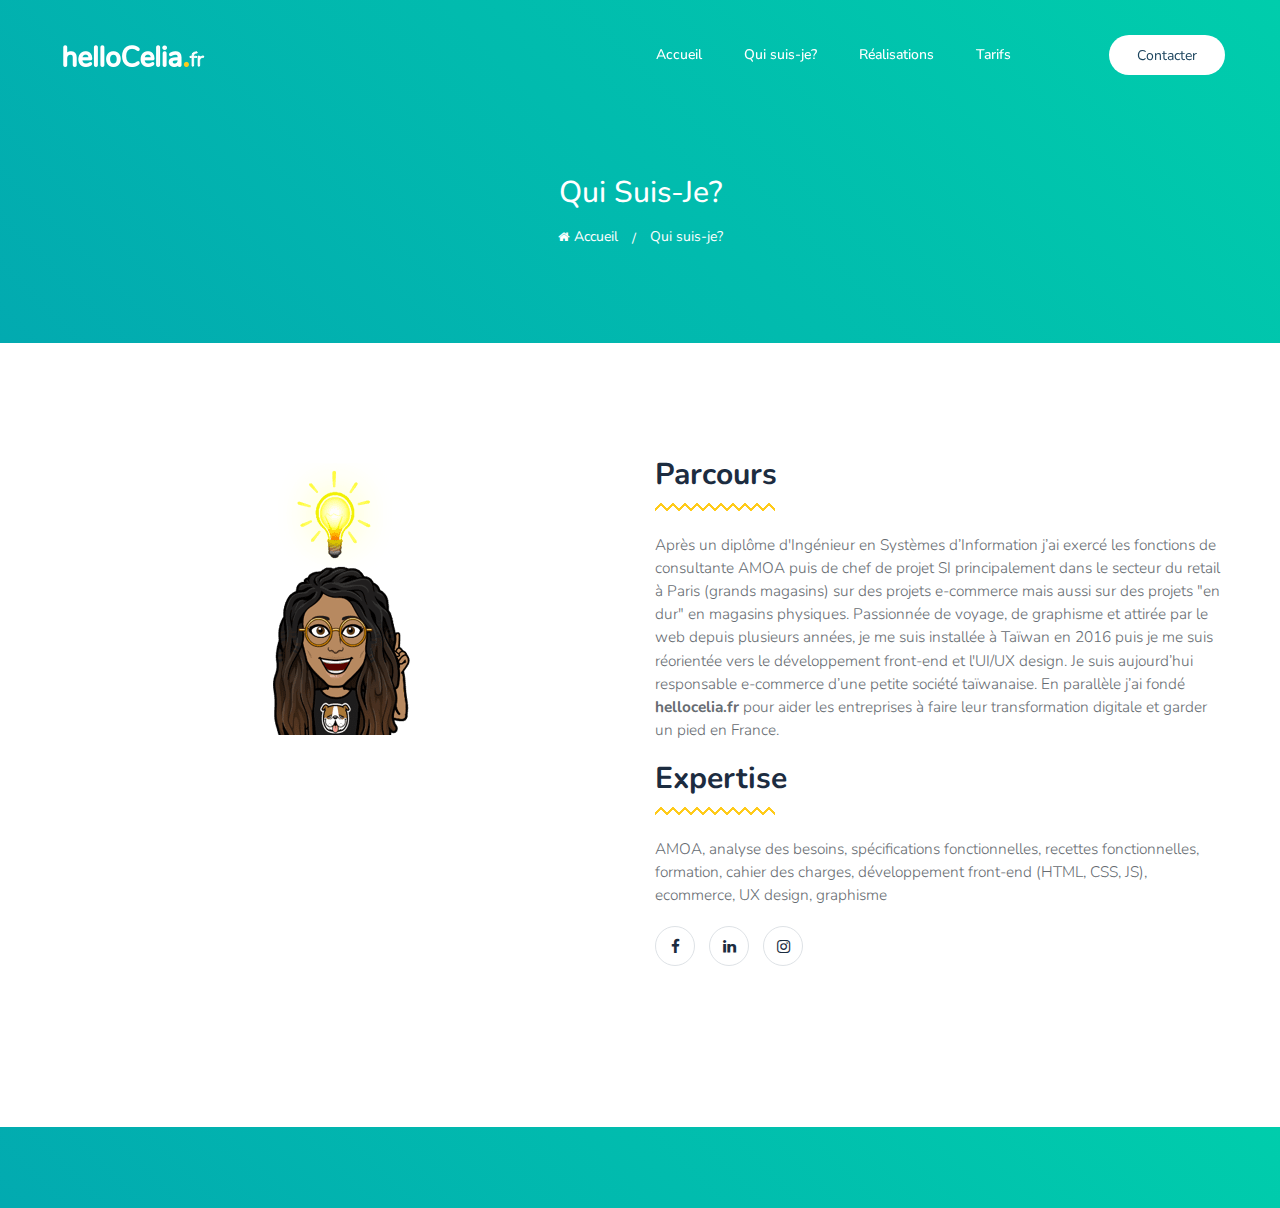
==== qui-suis-je.html @ cf13dcde "qui suis je1" ====
<!DOCTYPE html>
<html lang="en">
<head>
    <meta charset="utf-8">
    <meta name="viewport" content="width=device-width, initial-scale=1, shrink-to-fit=no">

    <!-- Document title -->
    <title>helloCelia</title>

    <!-- Favicon -->
    <link rel="apple-touch-icon" sizes="57x57" href="/apple-icon-57x57.png">
<link rel="apple-touch-icon" sizes="60x60" href="/apple-icon-60x60.png">
<link rel="apple-touch-icon" sizes="72x72" href="/apple-icon-72x72.png">
<link rel="apple-touch-icon" sizes="76x76" href="/apple-icon-76x76.png">
<link rel="apple-touch-icon" sizes="114x114" href="/apple-icon-114x114.png">
<link rel="apple-touch-icon" sizes="120x120" href="/apple-icon-120x120.png">
<link rel="apple-touch-icon" sizes="144x144" href="/apple-icon-144x144.png">
<link rel="apple-touch-icon" sizes="152x152" href="/apple-icon-152x152.png">
<link rel="apple-touch-icon" sizes="180x180" href="/apple-icon-180x180.png">
<link rel="icon" type="image/png" sizes="192x192"  href="/android-icon-192x192.png">
<link rel="icon" type="image/png" sizes="32x32" href="/favicon-32x32.png">
<link rel="icon" type="image/png" sizes="96x96" href="/favicon-96x96.png">
<link rel="icon" type="image/png" sizes="16x16" href="/favicon-16x16.png">
<link rel="manifest" href="/manifest.json">
<meta name="msapplication-TileColor" content="#ffffff">
<meta name="msapplication-TileImage" content="/ms-icon-144x144.png">
<meta name="theme-color" content="#ffffff">


<!-- OG tag -->


<meta property="og:title" content="helloCelia.fr">
<meta property="og:site_name" content="helloCelia.fr">
<meta property="og:url" content="http://helloCelia.fr">
<meta property="og:description" content="Prenez contact avec helloCelia.fr pour créer ou améliorer votre présence en ligne.">
<meta property="og:type" content="website">
<meta property="og:image" content="http://hellocelia.fr/img/helloceliaog">

    <!-- CSS files -->
    <link href="https://fonts.googleapis.com/css?family=Montserrat:400,400i,500,600,700,900&#8739;Work+Sans" rel="stylesheet">
    <link href="https://fonts.googleapis.com/css?family=Nunito:300,400,700" rel="stylesheet">
    <link href="css/font-awesome.min.css" rel="stylesheet">
    <link rel="stylesheet" href="css/jquery-ui.min.css">
    <link rel="stylesheet" href="css/bootstrap.min.css">
    <link rel="stylesheet" href="css/magnific-popup.min.css">
    <link rel="stylesheet" href="css/jqvmap.min.css">
    <link rel="stylesheet" href="css/swiper.min.css">
    <link rel="stylesheet" href="css/fakeLoader.min.css">
    <link rel="stylesheet" href="css/animate.min.css">
    <link rel="stylesheet" href="css/style.css">
    <link rel="stylesheet" href="css/responsive.css">
    <link rel="stylesheet" href="css/colors/theme-color-6.css">
    <link rel="stylesheet" href="css/custom.css">
    <link rel="stylesheet" href="css/custom_perso.css">
</head>

<body>
    <!-- Main header -->
    <header class="header">
        <div class="header-container header-style-two">
            <div class="container">
                <div class="row">
                    <div class="col-xl-3 col-lg-2 col-md-3 col-sm-5 col-9">
                        <!-- Logo -->
                        <div class="logo" data-animate="fadeInDown" data-delay=".5">
                            <a href="index.html">
                                <img src="img/logo-white.png" alt="helloCelia.fr">
                                <img src="img/logo-blue.png" alt="helloCelia.fr">
                            </a>
                        </div>
                        <!-- End of Logo -->
                    </div>
                    <div class="col-xl-7 col-lg-8 col-md-6 col-sm-3 col-3">
                        <nav data-animate="fadeInDown" data-delay=".75">
                            <!-- Header-menu -->
                            <div class='header-menu'>
                                <ul>

                                    <li><a href='index.html'>Accueil</a></li>
                                    <li><a href='qui-sui-je.html'>Qui suis-je?</a></li>
                                    <li><a href='travaux.html'>Réalisations</a></li>
                                    <li><a href='index.html#zone-tarifs'>Tarifs</a></li>
                                </ul>
                            </div>
                            <!-- End of Header-menu -->
                        </nav>
                    </div>
                    <div class="col-xl-2 col-lg-2 col-md-3 col-sm-4 d-none d-sm-block">
                        <!-- Register button -->
                        <div class="register-button" data-animate="fadeInDown" data-delay="1">
                            <a class="btn btn-primary" href="https://celia160.typeform.com/to/xBQh0s" target="_blank">Contacter</a>
                        </div>
                        <!-- End of Register button -->
                    </div>
                </div>
            </div>
        </div>
    </header>
    <!-- End of Main header -->
    
        <!-- Page title -->
    <section class="bg-primary">
        <div class="container">
            <div class="page-title text-white text-center">
                <h2 data-animate="fadeInUp" data-delay="1.2">Qui suis-je?</h2>
                <ul class="list-inline" data-animate="fadeInUp" data-delay="1.4">
                    <li><a href="index.html"><i class="fa fa-home"></i>Accueil</a></li>
                    <li>/</li>
                    <li><a href="#">Qui suis-je?</a></li>

                </ul>
            </div>
        </div>
    </section>
    <!-- End of Page title -->

 <!-- qui-suis je -->
    <section class="data-centers pt-120 pb-120">
        <div class="container">
            <div class="row">
                <div class="col-lg-6">
                    <div class="data-centers-map" data-animate="fadeInUp" data-delay=".1">
                        <!--<div id="vmap"></div>-->
                        <img src="img/Rectangle.png" alt="">
                    </div>
                </div>
                <div class="col-lg-6">
                    <!-- Section title -->
                    <div class="section-title text-left">
                        <h2 data-animate="fadeInUp" data-delay=".1">Parcours</h2>
                        <span data-animate="fadeInUp" data-delay=".2">Après un diplôme d'Ingénieur en Systèmes d’Information j’ai exercé les fonctions de consultante AMOA puis de chef de projet SI principalement dans le secteur du retail à Paris (grands magasins) sur des projets e-commerce mais aussi sur des projets "en dur" en magasins physiques. Passionnée de voyage, de graphisme et attirée par le web depuis plusieurs années, je me suis installée à Taïwan en 2016 puis je me suis réorientée vers le développement front-end et l'UI/UX design. Je suis aujourd’hui responsable e-commerce d’une petite société taïwanaise. En parallèle j’ai fondé <b>hellocelia.fr</b> pour aider les entreprises à faire leur transformation digitale et garder un pied en France.
</span>
                        <h2 data-animate="fadeInUp" data-delay=".1" class="margin-top20">Expertise</h2>
<span data-animate="fadeInUp" data-delay=".2">
AMOA, analyse des besoins, spécifications fonctionnelles, recettes fonctionnelles, formation, cahier des charges, développement front-end (HTML, CSS, JS), ecommerce, UX design, graphisme
</span>
<span data-animate="fadeInUp" data-delay=".2" class="margin-top20">
    <ul class="footer-social-icons">
                                <li data-animate="fadeInUp" data-delay=".45"><a href="#" target="_blank"><i class="fa fa-facebook"></i></a></li>
                                <li data-animate="fadeInUp" data-delay=".35"><a href="#" target="_blank"><i class="fa fa-linkedin"></i></a></li>
                                <li data-animate="fadeInUp" data-delay=".45"><a href="#" target="_blank"><i class="fa fa-instagram"></i></a></li>
    </ul></span>
                    </div>
                    <!-- End of Section title -->
                </div>
            </div>
        </div>
    </section>
    <!-- End of qui-suis je -->

    <!-- Footer -->
    <footer class="footer text-light bg-secondary">
        
        <!-- Copyright -->
        <div class="copyright">
            <div class="container">
                <p data-animate="fadeInDown" data-delay=".9"><a target="_blank" href="#">helloCelia.fr</a> &copy; 2018<a target="_blank" href="Mentions legales_helloCelia.pdf"> Mentions légales</a><a href="CGV_helloCelia.pdf"> / CGV</a></p>
            </div>
        </div>
        <!-- End of Copyright -->
    </footer>
    <!-- End of Footer -->

	<!-- Back to top button -->
    <div class="back-to-top">
		<a href="#">
			<i class="fa fa-hand-pointer-o"></i>
		</a>
	</div>
	<!-- End of Back to top button -->

    <!-- JS files -->
    <script src="js/jquery-3.2.1.min.js"></script>
    <script src="js/bootstrap.bundle.min.js"></script>
    <script src="js/jquery-ui.min.js"></script>
    <script src="js/jquery.ui.touch-punch.min.js"></script>
    <script src="js/swiper.min.js"></script>
    <script src="js/jquery.magnific-popup.min.js"></script>
    <script src="js/jquery.vmap.min.js"></script>
    <script src="js/jquery.vmap.world.js"></script>
    <script src="js/menu.js"></script>
    <script src="js/isotope.pkgd.min.js"></script>
    <script src="js/fakeLoader.min.js"></script>
    <script src="js/retina.min.js"></script>
    <script src="js/jquery.waypoints.min.js"></script>
    <script src="js/scripts.js"></script>
</body>
</html>
---- css/jqvmap.min.css ----
.jqvmap-label,.jqvmap-pin{}.jqvmap-label{position:absolute;display:none;-webkit-border-radius:3px;-moz-border-radius:3px;border-radius:3px;background:#292929;color:#fff;font-family:sans-serif,Verdana;font-size:smaller;padding:3px}.jqvmap-zoomin,.jqvmap-zoomout{position:absolute;left:10px;-webkit-border-radius:3px;-moz-border-radius:3px;border-radius:3px;background:#000;padding:3px;color:#fff;width:10px;height:10px;cursor:pointer;line-height:10px;text-align:center}.jqvmap-zoomin{top:10px}.jqvmap-zoomout{top:30px}.jqvmap-region{}.jqvmap-ajax_response{width:100%;height:500px}
---- css/fakeLoader.min.css ----
.dot1,.dot2,.spinner6>div,.spinner7>div{background-color:#fff;display:inline-block}.spinner1{width:40px;height:40px;position:relative}.double-bounce1,.double-bounce2{width:100%;height:100%;border-radius:50%;background-color:#fff;opacity:.6;position:absolute;top:0;left:0;-webkit-animation:bounce 2s infinite ease-in-out;animation:bounce 2s infinite ease-in-out}.double-bounce2{-webkit-animation-delay:-1s;animation-delay:-1s}.spinner2{width:40px;height:40px;position:relative}.container1>div,.container2>div,.container3>div{width:6px;height:6px;background-color:#fff;border-radius:100%;position:absolute;-webkit-animation:bouncedelay 1.2s infinite ease-in-out;animation:bouncedelay 1.2s infinite ease-in-out;-webkit-animation-fill-mode:both;animation-fill-mode:both}.spinner2 .spinner-container{position:absolute;width:100%;height:100%}.container2{-webkit-transform:rotateZ(45deg);transform:rotateZ(45deg)}.container3{-webkit-transform:rotateZ(90deg);transform:rotateZ(90deg)}.circle1{top:0;left:0}.circle2{top:0;right:0}.circle3{right:0;bottom:0}.circle4{left:0;bottom:0}.container2 .circle1{-webkit-animation-delay:-1.1s;animation-delay:-1.1s}.container3 .circle1{-webkit-animation-delay:-1s;animation-delay:-1s}.container1 .circle2{-webkit-animation-delay:-.9s;animation-delay:-.9s}.container2 .circle2{-webkit-animation-delay:-.8s;animation-delay:-.8s}.container3 .circle2{-webkit-animation-delay:-.7s;animation-delay:-.7s}.container1 .circle3{-webkit-animation-delay:-.6s;animation-delay:-.6s}.container2 .circle3{-webkit-animation-delay:-.5s;animation-delay:-.5s}.container3 .circle3{-webkit-animation-delay:-.4s;animation-delay:-.4s}.container1 .circle4{-webkit-animation-delay:-.3s;animation-delay:-.3s}.container2 .circle4{-webkit-animation-delay:-.2s;animation-delay:-.2s}.container3 .circle4{-webkit-animation-delay:-.1s;animation-delay:-.1s}@-webkit-keyframes bouncedelay{0%,100%,80%{-webkit-transform:scale(0)}40%{-webkit-transform:scale(1)}}@keyframes bouncedelay{0%,100%,80%{transform:scale(0);-webkit-transform:scale(0)}40%{transform:scale(1);-webkit-transform:scale(1)}}.spinner3{width:40px;height:40px;position:relative;-webkit-animation:rotate 2s infinite linear;animation:rotate 2s infinite linear}.dot1,.dot2{width:60%;height:60%;position:absolute;top:0;border-radius:100%;-webkit-animation:bounce 2s infinite ease-in-out;animation:bounce 2s infinite ease-in-out}.dot2{top:auto;bottom:0;-webkit-animation-delay:-1s;animation-delay:-1s}@-webkit-keyframes rotate{100%{-webkit-transform:rotate(360deg)}}@keyframes rotate{100%{transform:rotate(360deg);-webkit-transform:rotate(360deg)}}@-webkit-keyframes bounce{0%,100%{-webkit-transform:scale(0)}50%{-webkit-transform:scale(1)}}@keyframes bounce{0%,100%{transform:scale(0);-webkit-transform:scale(0)}50%{transform:scale(1);-webkit-transform:scale(1)}}.spinner4{width:30px;height:30px;background-color:#fff;-webkit-animation:rotateplane 1.2s infinite ease-in-out;animation:rotateplane 1.2s infinite ease-in-out}@-webkit-keyframes rotateplane{0%{-webkit-transform:perspective(120px)}50%{-webkit-transform:perspective(120px) rotateY(180deg)}100%{-webkit-transform:perspective(120px) rotateY(180deg) rotateX(180deg)}}@keyframes rotateplane{0%{transform:perspective(120px) rotateX(0) rotateY(0);-webkit-transform:perspective(120px) rotateX(0) rotateY(0)}50%{transform:perspective(120px) rotateX(-180.1deg) rotateY(0);-webkit-transform:perspective(120px) rotateX(-180.1deg) rotateY(0)}100%{transform:perspective(120px) rotateX(-180deg) rotateY(-179.9deg);-webkit-transform:perspective(120px) rotateX(-180deg) rotateY(-179.9deg)}}.spinner5{width:32px;height:32px;position:relative}.cube1,.cube2{background-color:#fff;width:10px;height:10px;position:absolute;top:0;left:0;-webkit-animation:cubemove 1.8s infinite ease-in-out;animation:cubemove 1.8s infinite ease-in-out}.cube2{-webkit-animation-delay:-.9s;animation-delay:-.9s}@-webkit-keyframes cubemove{25%{-webkit-transform:translateX(42px) rotate(-90deg) scale(.5)}50%{-webkit-transform:translateX(42px) translateY(42px) rotate(-180deg)}75%{-webkit-transform:translateX(0) translateY(42px) rotate(-270deg) scale(.5)}100%{-webkit-transform:rotate(-360deg)}}@keyframes cubemove{25%{transform:translateX(42px) rotate(-90deg) scale(.5);-webkit-transform:translateX(42px) rotate(-90deg) scale(.5)}50%{transform:translateX(42px) translateY(42px) rotate(-179deg);-webkit-transform:translateX(42px) translateY(42px) rotate(-179deg)}50.1%{transform:translateX(42px) translateY(42px) rotate(-180deg);-webkit-transform:translateX(42px) translateY(42px) rotate(-180deg)}75%{transform:translateX(0) translateY(42px) rotate(-270deg) scale(.5);-webkit-transform:translateX(0) translateY(42px) rotate(-270deg) scale(.5)}100%{transform:rotate(-360deg);-webkit-transform:rotate(-360deg)}}.spinner6{width:50px;height:30px;text-align:center}.spinner6>div{height:100%;width:6px;margin-left:2px;-webkit-animation:stretchdelay 1.2s infinite ease-in-out;animation:stretchdelay 1.2s infinite ease-in-out}.spinner6 .rect2{-webkit-animation-delay:-1.1s;animation-delay:-1.1s}.spinner6 .rect3{-webkit-animation-delay:-1s;animation-delay:-1s}.spinner6 .rect4{-webkit-animation-delay:-.9s;animation-delay:-.9s}.spinner6 .rect5{-webkit-animation-delay:-.8s;animation-delay:-.8s}@-webkit-keyframes stretchdelay{0%,100%,40%{-webkit-transform:scaleY(.4)}20%{-webkit-transform:scaleY(1)}}@keyframes stretchdelay{0%,100%,40%{transform:scaleY(.4);-webkit-transform:scaleY(.4)}20%{transform:scaleY(1);-webkit-transform:scaleY(1)}}.spinner7{width:90px;height:30px;text-align:center}.spinner7>div{height:15px;width:15px;margin-left:3px;border-radius:50%;-webkit-animation:stretchdelay .7s infinite ease-in-out;animation:stretchdelay .7s infinite ease-in-out}.spinner7 .circ2{-webkit-animation-delay:-.6s;animation-delay:-.6s}.spinner7 .circ3{-webkit-animation-delay:-.5s;animation-delay:-.5s}.spinner7 .circ4{-webkit-animation-delay:-.4s;animation-delay:-.4s}.spinner7 .circ5{-webkit-animation-delay:-.3s;animation-delay:-.3s}@-webkit-keyframes stretchdelay{0%,100%,40%{-webkit-transform:translateY(-10px)}20%{-webkit-transform:translateY(-20px)}}@keyframes stretchdelay{0%,100%,40%{transform:translateY(-10px);-webkit-transform:translateY(-10px)}20%{transform:translateY(-20px);-webkit-transform:translateY(-20px)}}
---- css/style.css ----
/*---------------------------------------------
NOTE:
-----
Please DO NOT EDIT THIS CSS, you may need to use "custom.css" file for writing your custom css.
We may release future updates so it will overwrite this file. it's better and safer to use "custom.css".

[Table of Content]

01: General CSS 
    1.1: Default CSS
    1.2: Buttons
    1.3: Default classes
    1.4: Padding
02: Section title
03: Header
    3.1: Logo
    3.2: Header menu
    3.3: Sticky-header
04: Slider
    4.1: Slider pagination
    4.2: Slider navigation
    4.3: Scroll button
05: Server plan
    5.1: Vps pricing slider
    5.2: Vps pricing plans
    5.3: Pricing nav switch
    5.4: Vps pricing feature
    5.5: Vps tab content
06: Features
    6.1: Single feature
07: Cloud hosting plans
08: Review slider
    8.1: Review slider pagination
09: Assistance
10: Why us
    10.1: Single reason
11: Home video
12: Data centers
    12.1: Data centers Map
13: Latest news
14: Footer
    14.1: Single footer
    14.2: Footer form
    14.3: Footer contact info
    14.4: Footer social icons
    14.5: Single footer post
    14.6: Footer links
15: Back to top button
16: Page title
17: About us
    17.1: Tab images
18: Team members
    18.1: Member hover info
    18.2: Team member navigation
19: Blog
    19.1: Pagination
20: Sidebar widgets
    20.1: Search
    20.2: Sidebar list
    20.3: Popular post
    20.4: Tags
    21.5: Sidebar social icons
21: Single post
    21.1: Share
    21.2: Author
    21.3: Post navigation
    21.4: Zigzag border
    21.5: Post comments
    21.6: Comment form
22: Domain
    22.1: Domain search form
    22.2: Domain names
23: Contact page
24: Others
----------------------------------------------*/

/*=============================================
    01: General CSS
==============================================*/

/* 1.1: Default CSS */
input::-webkit-outer-spin-button,
input::-webkit-inner-spin-button {
    -webkit-appearance: none;
    margin: 0;
}
input[type="number"] {
    -moz-appearance: textfield;
}

::-moz-selection {
    background: #1b435d;
    color: #fff;
    text-shadow: none;
}
::selection {
    background: #1b435d;
    color: #fff;
    text-shadow: none;
}

::-webkit-input-placeholder {
    color: #90a0aa !important;
    opacity: 1 !important;
}
::-moz-placeholder {
    color: #90a0aa !important;
    opacity: 1 !important;
}

input[type=text],
input[type=email],
select,
textarea {
    resize: none;
    border: 1px solid #1b435d;
    -webkit-transition: all 0.2s;
    -o-transition: all 0.2s;
    transition: all 0.2s;
}
input[type=text]:focus,
input[type=email]:focus,
select:focus,
textarea:focus {
    border: 1px solid #1b435d;
    outline: none;
    -webkit-box-shadow: none !important;
            box-shadow: none !important;
}

img {
    max-width: 100%;
    height: auto;
}

p:last-child{
    margin-bottom: 0;
}

a {
    color: #ff895d;
}
a:hover {
    color: #e05521;
}
a,
a:hover,
a:active,
a:focus {
    text-decoration: none;
}

h1,
h2,
h3,
h4,
h5,
h6 {
    font-weight: normal;
}

body {
    font-family: 'Nunito', sans-serif;
    font-size: 14px;
    color: #1b435d;
    background: #fff;
    position: relative;
}

img[width="0"][height="0"] {
    width: auto !important;
    height: auto !important;
}

/* 1.2: Buttons */
.btn{
    font-size: 14px;
    border-radius: 50px;
    padding: 8.5px 27px;
}
.btn-primary,
.btn-primary:focus, 
.btn-primary.focus,
.btn-primary.disabled, 
.btn-primary:disabled,
.btn-primary:not(:disabled):not(.disabled):active, 
.btn-primary:not(:disabled):not(.disabled).active,
.show > .btn-primary.dropdown-toggle,
.btn-primary:not(:disabled):not(.disabled):active:focus, 
.btn-primary:not(:disabled):not(.disabled).active:focus,
.show > .btn-primary.dropdown-toggle:focus {
    color: #fff;
    background-color: #ff895d;
    border-color: transparent;
    -webkit-box-shadow: none;
            box-shadow: none;
}
.btn-primary:hover {
    background-color: #ffa381;
    border-color: transparent;
}

.btn-secondary,
.btn-secondary:focus, 
.btn-secondary.focus,
.btn-secondary.disabled,
.btn-secondary:disabled,
.btn-secondary:not(:disabled):not(.disabled):active, 
.btn-secondary:not(:disabled):not(.disabled).active,
.show > .btn-secondary.dropdown-toggle,
.btn-secondary:not(:disabled):not(.disabled):active:focus, 
.btn-secondary:not(:disabled):not(.disabled).active:focus,
.show > .btn-secondary.dropdown-toggle:focus {
    background-color: #1b435d;
    border-color: transparent;
    -webkit-box-shadow: none;
            box-shadow: none;
}
.btn-secondary:hover {
    background-color: #295774;
    border-color: transparent;
}

/* 1.3: Default classes */
.custom-btn {
    color: #fff;
    display: inline-block;
    background: #ff895d;
    border: 0;
    border-radius: 100px;
    padding: 10px 20px;
    text-align: center;
    cursor: pointer;
    -webkit-transition: all 0.2s;
    -o-transition: all 0.2s;
    transition: all 0.2s;
}
.custom-btn:hover {
    color: #fff;
    background: #1b435d;
}
.custom-btn-reverse {
    background: #1b435d;
}
.custom-btn-reverse:hover {
    background: #ff895d;
}

.bg-primary {
    background-color: #7fc3ec !important;
}
.bg-secondary, .bg-primary {
    
/* Permalink - use to edit and share this gradient: http://colorzilla.com/gradient-editor/#02aab0+0,00cdac+100 */
background: #02aab0; /* Old browsers */
background: -moz-linear-gradient(45deg, #02aab0 0%, #00cdac 100%); /* FF3.6-15 */
background: -webkit-linear-gradient(45deg, #02aab0 0%,#00cdac 100%); /* Chrome10-25,Safari5.1-6 */
background: linear-gradient(45deg, #02aab0 0%,#00cdac 100%); /* W3C, IE10+, FF16+, Chrome26+, Opera12+, Safari7+ */
filter: progid:DXImageTransform.Microsoft.gradient( startColorstr='#02aab0', endColorstr='#00cdac',GradientType=1 ); /* IE6-9 fallback on horizontal gradient */
}
.bg-dark {
    background-color: #d5eeff !important;
}
.bg-light {
    background-color: #f4fbff !important;
}

.text-light {
    color: #f4fbff !important;
}

ul.list-inline > li {
    display: inline-block;
}

ul.list-inline > li:not(:last-child) {
    margin-right: 5px;
}

blockquote,
.blockquote {
    font-size: 18px;
    color: #708390;
    font-family: 'Nunito', sans-serif;
    border-left: 3px solid #e0f3ff;
    padding-left: 15px;
    margin-bottom: 25px;
}

.no-outlines *,
.no-outlines button,
.no-outlines button:focus,
.no-outlines a,
.no-outlines a:focus {
    outline: none !important;
}

/* 1.4: Padding */
.pb-120 {
    padding-bottom: 100px;
}
.pt-120 {
    padding-top: 100px;
}
.pb-70 {
    padding-bottom: 70px;
}

/*=============================================
    02: Section title 
==============================================*/

.section-title {
    text-align: center;
    padding-bottom: 60px;
}
.section-title h2 {
    margin-top: -6px;
    font-size: 30px;
    font-weight: 700;
    padding-bottom: 15px;
    margin-bottom: 25px;
    z-index: 0;
    position: relative;
    color: #1C2C40;
}
.section-title h2:before,
.section-title h2:after {
    content: " ";
    position: absolute;
    left: 0;
    right: 0;
    width: 120px;
    height: 19px;
    margin: 0 auto;
    display: block;
    background-size: 12px 22px;
}
.section-title.text-left h2:before,
.section-title.text-left h2:after {
    margin: 0;
}
.section-title h2:before {
    bottom: -11px;
    background-image: -webkit-linear-gradient(135deg, transparent 16px, #ff895d 0), 
    -webkit-linear-gradient(45deg, transparent 16px, #ff895d 0);
    background-image: -o-linear-gradient(135deg, transparent 16px, #ff895d 0), 
    -o-linear-gradient(45deg, transparent 16px, #ff895d 0);
    background-image: linear-gradient(-45deg, transparent 16px, #ff895d 0), 
    linear-gradient(45deg, transparent 16px, #ff895d 0);
}
.section-title h2:after {
    bottom: -8px;
    background-image: -webkit-linear-gradient(135deg, transparent 16px, #fff 0), 
    -webkit-linear-gradient(45deg, transparent 16px, #fff 0);
    background-image: -o-linear-gradient(135deg, transparent 16px, #fff 0), 
    -o-linear-gradient(45deg, transparent 16px, #fff 0);
    background-image: linear-gradient(-45deg, transparent 16px, #fff 0), 
    linear-gradient(45deg, transparent 16px, #fff 0);
}
.section-title span {
        font-family: 'Nunito', sans-serif;
    color: #666b71;
    display: block;
    max-width: 720px;
    margin: auto;
    font-weight: 300;
    -webkit-font-smoothing: antialiased;
    font-size: 1.1em;
}
.bg-light .section-title h2:after{
    background-image: -webkit-linear-gradient(135deg, transparent 16px, #f4fbff 0), 
    -webkit-linear-gradient(45deg, transparent 16px, #f4fbff 0);
    background-image: -o-linear-gradient(135deg, transparent 16px, #f4fbff 0), 
    -o-linear-gradient(45deg, transparent 16px, #f4fbff 0);
    background-image: linear-gradient(-45deg, transparent 16px, #f4fbff 0), 
    linear-gradient(45deg, transparent 16px, #f4fbff 0);
}
.bg-dark .section-title h2:after{
    background-image: -webkit-linear-gradient(135deg, transparent 16px, #d5eeff 0), 
    -webkit-linear-gradient(45deg, transparent 16px, #d5eeff 0);
    background-image: -o-linear-gradient(135deg, transparent 16px, #d5eeff 0), 
    -o-linear-gradient(45deg, transparent 16px, #d5eeff 0);
    background-image: linear-gradient(-45deg, transparent 16px, #d5eeff 0), 
    linear-gradient(45deg, transparent 16px, #d5eeff 0);
}

/*=============================================
    03. header
==============================================*/
header.header{
    position: fixed;
    top: 0;
    width: 100%;
    z-index: 99;
}
.header-container {
    padding-top: 35px;
    padding-bottom: 17px;
    -webkit-transition: all 0.4s;
    -o-transition: all 0.4s;
    transition: all 0.4s;
    width: 100%;
    z-index: 99;
}
.header-style-three {
    padding-top: 27px;
    padding-bottom: 9px;
}
.top-spacing {
    padding-top: 110px;
}

/* 3.1: Logo */
.header-container .logo {
    padding-top: 9px;
}
.header-container .logo img {
    display: inline-block;
}
.header-container .logo img + img {
    display: none;
}

/* 3.2: Header menu */
.header-menu, .header-menu ul, 
.header-menu ul li, 
.header-menu ul li a, 
.header-menu #menu-button {
    margin: 0;
    padding: 0;
    border: 0;
    list-style: none;
    line-height: 1;
    display: block;
    position: relative;
}
.header-menu #menu-button {
    display: none;
}
.header-menu > ul {
    text-align: right;
    margin-top: 7px;
}
.header-menu > ul ul {
    text-align: left;
    z-index: 99999;
}
.header-menu > ul > li {
    display: inline-block;
    padding-bottom: 25px;
}
.header-menu > ul > li + li {
    margin-left: 10px;
}
.header-menu > ul > li > a {
    padding: 6px 14px;
    border-radius: 100px;
    color: #fff;
    background: transparent;
    text-decoration: none;
    -webkit-transition: all .2s ease;
    -o-transition: all .2s ease;
    transition: all .2s ease;
    font-weight: 500;
}
.header-menu > ul > li > a > i{
    font-size: 12px;
}
.header-menu > ul > li:hover > a, 
.header-menu > ul > li > a:hover {
    background: #96ccef;
}
.header-menu > ul > li.active > a{
    background: #fff;
    color: #78bbe6;
}
.header-menu > ul > li.has-sub > a {
}
.header-menu ul ul {
    position: absolute;
    left: -9999px;
    opacity: 0;
    -webkit-transition: top .2s ease, opacity .2s ease;
    -o-transition: top .2s ease, opacity .2s ease;
    transition: top .2s ease, opacity .2s ease;
}
.header-menu > ul > li > ul {
    top: 91px;
    background: #fff;
    padding: 10px 0;
    -webkit-box-shadow: 0 0 10px rgba(0,0,0,0.1);
            box-shadow: 0 0 10px rgba(0,0,0,0.1);
}
.header-menu > ul > li > ul:before {
    content: "";
    position: absolute;
    left: 20px;
    top: -7px;
    width: 0;
    height: 0;
    border-bottom: 7px solid #fff;
    border-left: 7px solid transparent;
    border-right: 7px solid transparent;
}
.header-menu > ul > li:hover > ul {
    left: auto;
    top: 40px;
    opacity: 1;
}
.header-menu.align-right > ul > li:hover > ul {
    right: 0;
}
.header-menu ul ul ul {
    top: 40px;    
    -webkit-box-shadow: 0 0 10px rgba(0,0,0,0.1);
            box-shadow: 0 0 10px rgba(0,0,0,0.1);
}
.header-menu ul ul ul:before {
    content: "";
    position: absolute;
    left: -7px;
    top: 7px;
    width: 0;
    height: 0;
    border-right: 7px solid #fff;
    border-top: 7px solid transparent;
    border-bottom: 7px solid transparent;
    z-index: 99;
}
.header-menu ul ul ul:after {
    content: "";
    position: absolute;
    left: -10px;
    top: 0;
    width: 10px;
    height: 100%;
    z-index: -1;
}
.header-menu ul ul ul li {
    background: #fff;
}
.header-menu ul ul ul li:first-child{
    padding-top: 10px;
}
.header-menu ul ul ul li:last-child{
    padding-bottom: 10px;
}
.header-menu ul ul > li:hover > ul {
    top: 0;
    left: 188px;
    opacity: 1;
}
.header-menu.align-right ul ul > li:hover > ul {
    left: auto;
    right: 178px;
    padding-left: 0;
    padding-right: 10px;
    opacity: 1;
}
.header-menu ul ul li a {
    width: 180px;
    padding: 5px 20px;
    color: #757575;
    font-size: 13px;
    line-height: 18px;
    position: relative;
}
.header-menu ul ul li a i{
    position: absolute;
    right: 15px;
    top: 5px;
    font-size: 18px;
}
.header-menu ul ul li:hover > a, 
.header-menu ul ul li > a:hover, 
.header-menu ul ul li.active > a {
    color: #ff895d;
}
.header-menu ul ul li:first-child > a {}
.header-menu ul ul li:last-child > a {}
.register-button {
    text-align: right;
}
.register-button a{
    color: #ff895d;
    background: #fff;
}
.register-button a:hover{
    color: #ff895d;
    background: rgba(255,255,255,0.9);
}
.header-style-two .header-menu > ul > li:hover > a, 
.header-style-two .header-menu > ul > li > a:hover,
.header-style-three .header-menu > ul > li:hover > a, 
.header-style-three .header-menu > ul > li > a:hover  {
    background: transparent;
    color: #ff895d;
}
.header-style-two .header-menu > ul > li.active > a, 
.header-style-three .header-menu > ul > li.active > a{
    background: transparent;
    color: #ff895d;
}
.header-style-two .register-button a{
    background: #fff;
    color: #1b435d;
}
.header-style-two .register-button a:hover{
    background: rgba(255,255,255,0.9);
    color: #1b435d;
}
.header-style-three .register-button a{
    background: #ff895d;
    color: #fff;
}
.header-style-three .register-button a:hover{
    background: #ffa381;
    color: #fff;
}

/* 3.3: Sticky-header */
.sticking {
    background-color: #fff !important;
    -webkit-box-shadow: 0 0 20px rgba(0,0,0,0.15);
    box-shadow: 0 0 20px rgba(0,0,0,0.15);
    padding-top: 18px;
    padding-bottom: 0;
}
.sticking .logo img {
    display: none;
}
.sticking .logo img + img {
    display: inline-block;
}
.sticking .header-menu > ul > li > a, 
.header-style-three .header-menu > ul > li > a{
    color: #1b435d;
}
.sticking .header-menu > ul > li:hover > a{ color: #fff; }
.sticking .header-menu > ul > li.active > a{
    color: #fff;
    background: #78bbe6;
}
.sticking.header-style-two .header-menu > ul > li:hover > a, 
.sticking.header-style-three .header-menu > ul > li:hover > a,
.sticking.header-style-two .header-menu > ul > li.active > a, 
.sticking.header-style-three .header-menu > ul > li.active > a{
    background: transparent;
    color: #ff895d;
}
.sticking .register-button a{
    background: #ff895d;
    color: #fff;
}
.sticking .register-button a:hover{
    background: #ffa381;
}
.sticking.header-style-two .register-button a, 
.sticking.header-style-three .register-button a{
    background: #ff895d;
    color: #fff;
}
.sticking.header-style-two .register-button a:hover, 
.sticking.header-style-three .register-button a:hover{
    background: #ffa381;
}

/*=============================================
    04: Slider
==============================================*/

.main-banner {
    position: relative;
}
.main-banner .banner-content {
    height: 650px;
}
.main-banner .banner-content span {
    font-size: 18px;
    font-weight: 600;
    text-transform: uppercase;
    letter-spacing: 5px;
    display: block;
    margin-bottom: 5px;
}
.main-banner .banner-content h2 {
    font-size: 60px;
    line-height: 60px;
    font-weight: 900;
    margin-bottom: 15px;
}
.main-banner-style-two .banner-content h2,
.main-banner-style-three .banner-content h2 {
    font-weight: 700;
}
.main-banner .banner-content p {
    font-size: 20px;
    font-family: 'Nunito', sans-serif;
    max-width: 800px;
    margin: auto;
}
.main-banner .banner-content ul {
    margin-top: 25px;
}
.main-banner-style-two {
    background: no-repeat center top transparent;
}
.main-banner-style-two .banner-content {
    height: 670px;
}
.main-banner-style-three {
    background: no-repeat center center;
}
.main-banner-style-three:before {
    content: "";
    position: absolute;
    background: rgba(122, 182, 222, 0.9);
    width: 100%;
    height: 100%;
    left: 0;
    top: 0;
}
.main-banner-style-two .banner-content ul li:first-child a,
.main-banner-style-three .banner-content ul li:first-child a {
    background: transparent;
    border: 1px solid #fff;
    color: #fff;
}
.main-banner-style-two .banner-content ul li:first-child a:hover,
.main-banner-style-three .banner-content ul li:first-child a:hover {
    background: #fff;
    border: 1px solid #fff;
    color: #1b435d;
}
.main-banner-style-two .banner-content ul li:last-child a,
.main-banner-style-three .banner-content ul li:last-child a {
    border: 1px solid #ff895d;
}
.main-banner-style-two .banner-content ul li:last-child a:hover,
.main-banner-style-three .banner-content ul li:last-child a:hover {
    border: 1px solid #ffa381;
}

/* 4.1: Slider pagination */
.home-slider-pagination .swiper-pagination-bullet {
    width: 12px;
    height: 12px;
    border: 2px solid #fff;
    border-radius: 0;
    background: transparent;
    opacity: 1;
}
.home-slider-pagination .swiper-pagination-bullet-active {
    background: #fff;
}

/* 4.2: Slider navigation */
.home-slider-nav {
    position: absolute;
    height: 100px;
    width: 50px;
    top: 50%;
    z-index: 99999;
    cursor: pointer;
    margin-top: -50px;
    -webkit-transition: all 0.2s;
    -o-transition: all 0.2s;
    transition: all 0.2s;
}
.home-slider-nav:before {
    content: "";
    width: 100px;
    height: 100px;
    border-radius: 100%;
    background: #fff;
    position: absolute;
    -webkit-transition: all 0.2s;
    -o-transition: all 0.2s;
    transition: all 0.2s;
}
.home-slider-nav span {
    position: absolute;
    top: 50%;
    margin-top: -9px;
    text-transform: uppercase;
    font-size: 12px;
    -webkit-transition: all 0.2s;
    -o-transition: all 0.2s;
    transition: all 0.2s;
}
.home-slider-nav:hover {
    height: 140px;
    width: 70px;
    margin-top: -70px;
}
.home-slider-nav:hover:before {
    width: 140px;
    height: 140px;
}
.home-slider-prev {
    left: 0;
}
.home-slider-prev:before {
    left: -50px;
}
.home-slider-prev span {
    right: -60px;
    pointer-events: none;
}
.home-slider-prev span i {
    margin-right: 5px;
    -webkit-transition: all 0.2s;
    -o-transition: all 0.2s;
    transition: all 0.2s;
}
.home-slider-prev:hover:before {
    left: -70px;
}
.home-slider-prev:hover span {
    right: 20px;
    color: #1b435d;
}
.home-slider-prev:hover span i {
    margin-right: 0;
    opacity: 0;
}
.home-slider-next {
    right: 0;
}
.home-slider-next:before {
    right: -50px;
}
.home-slider-next span {
    left: -60px;
    pointer-events: none;
}
.home-slider-next span i {
    margin-left: 5px;
    -webkit-transition: all 0.2s;
    -o-transition: all 0.2s;
    transition: all 0.2s;
}
.home-slider-next:hover:before {
    right: -70px;
}
.home-slider-next:hover span {
    left: 20px;
    color: #1b435d;
}
.home-slider-next:hover span i {
    margin-left: 0;
    opacity: 0;
}

/* 4.3: Scroll button */
.scroll-down {
    width: 100%;
    max-width: 1170px;
    left: 0;
    right: 0;
    margin: auto;
    position: absolute;
    bottom: 15px;
    z-index: 1;
}
.scroll-down p {
    width: 125px;
    text-align: center;
    margin: auto;
    cursor: pointer;
}
.scroll-down p span {
    font-size: 8px;
    display: block;
    text-transform: uppercase;
    letter-spacing: 5px;
}
.main-banner-style-two .scroll-down {
    bottom: 0;
}
.main-banner-style-two .scroll-down p {
    width: 250px;
    margin: 0;
    color: #1b435d;
}
.main-banner-style-two .scroll-down p i {
    color: #ff895d;
}
.scrollBounce {
    -webkit-animation: scrollBounce 2s infinite;
    animation: scrollBounce 2s infinite;
}
@-webkit-keyframes scrollBounce {
    0%, 20%, 50%, 80%, 100% {
        -webkit-transform: translateY(0);
                transform: translateY(0);
    }
    40% {
        -webkit-transform: translateY(-5px);
                transform: translateY(-5px);
    }
    60% {
        -webkit-transform: translateY(-5px);
                transform: translateY(-5px);
    }
}
@keyframes scrollBounce {
    0%, 20%, 50%, 80%, 100% {
        -webkit-transform: translateY(0);
                transform: translateY(0);
    }
    40% {
        -webkit-transform: translateY(-5px);
                transform: translateY(-5px);
    }
    60% {
        -webkit-transform: translateY(-5px);
                transform: translateY(-5px);
    }
}

/*=============================================
    05: Server plan
==============================================*/

.pricing-slider-wrap {
    padding: 30px;
    background: #d5eeff;
}

/* 5.1: Vps pricing slider */
#vps-pricing-slider {
    padding-bottom: 15px;
    height: 25px;
    border: none;
    cursor: pointer;
    margin: 30px 0;
    background: transparent;
}
#vps-pricing-slider:before {
    content: "";
    position: absolute;
    background: url(../img/bar.png) repeat-x center 0;
    width: 99%;
    height: 10px;
    top: 0;
    left: 0;
    right: 0;
    margin: auto;
}
#vps-pricing-slider:after {
    content: "";
    position: absolute;
    width: 100%;
    height: 10px;
    border-radius: 10px;
    background: #1b435d;
    left: 0;
    bottom: 0;
}
#vps-pricing-slider .ui-slider-range,
#vps-pricing-slider .ui-slider-handle {
    opacity: 0;
}

/* 5.2: Vps pricing plans */
.vps-pricing-plans {
    list-style: none;
    padding-left: 0;
    position: relative;
}
.vps-pricing-plans:before {
    content: "";
    position: absolute;
    width: 98%;
    height: 1px;
    background: #fff;
    left: 0;
    right: 0;
    top: 20px;
    margin: auto;
    z-index: 1;
}
.vps-pricing-plans li {
    float: left;
    width: 25%;
    text-align: center;
    position: relative;
}
.vps-pricing-plans li span {
    position: relative;
    font-weight: 600;
    color: #fff;
    top: -22px;
    opacity: 0;
    -webkit-transition: all 0.2s;
    -o-transition: all 0.2s;
    transition: all 0.2s;
    cursor: pointer;
    padding: 2px;
    background-color: #ff895d; 
}
.vps-pricing-plans li:before {
    content: "\f041";
    font-family: "FontAwesome";
    font-size: 43px;
    line-height: 43px;
    color: #ff895d;
    position: absolute;
    width: 30px;
    height: 43px;
    left: 0;
    right: 0;
    top: -30px;
    margin: auto;
    opacity: 0;
    -webkit-transition: all 0.2s;
    -o-transition: all 0.2s;
    transition: all 0.2s;
    cursor: pointer;
}
.vps-pricing-plans li:after {
    content: "";
    position: absolute;
    width: 28px;
    height: 4px;
    background: url(../img/white-bar.png) no-repeat center center;
    left: 0;
    right: 0;
    bottom: -1px;
    margin: auto;
    z-index: 1;
    opacity: 0;
    -webkit-transition: all 0.2s;
    -o-transition: all 0.2s;
    transition: all 0.2s;
    cursor: pointer;
}
.vps-pricing-plans li.active span,
.vps-pricing-plans li.active:before,
.vps-pricing-plans li.active:after {
    opacity: 1;
}

/* 5.3: Pricing nav switch */
.pricing-nav-switch ul li a {
    padding: 10px 28px;
    background: #84c3ec;
    min-width: 115px;
}
.pricing-nav-switch ul li a.active {
    background: #ff895d;
}
.pricing-nav-switch ul li a:hover {
    background: #1b435d;
}
.pricing-nav-switch ul li:first-child a {
    border-radius: 50px 0 0 50px;
}
.pricing-nav-switch ul li:last-child a {
    border-radius: 0 50px 50px 0;
}
.vps-pricing-features {
    margin-left: -10px;
}

/* 5.4: Vps pricing feature */
.vps-pricing-feature {
    margin-left: 10px;
    margin-top: 10px;
    float: left;
    width: calc((100% - 50px) / 5);
    height: 90px;
    text-align: center;
    padding: 15px 15px 5px 15px;
    background: #d5eeff;
    border-bottom: 2px solid #1b435d;
    position: relative;
    z-index: 0;
    -webkit-box-shadow: 0 0 5px rgba(0, 0, 0, 0.05);
    box-shadow: 0 0 5px rgba(0, 0, 0, 0.05);
}
.vps-pricing-feature h4 {
    font-size: 12px;
    color: #708790;
}
.vps-pricing-feature p {
    font-weight: 600;
    margin: 0;
}
.vps-pricing-feature .progress {
    content: " ";
    position: absolute;
    left: 0;
    bottom: -2px;
    width: 100%;
    height: 2px;
    background-color: #ff895d;
    -webkit-transition: width 0.25s linear;
    -o-transition: width 0.25s linear;
    transition: width 0.25s linear;
}

/* 5.5: Vps tab content */
.vps-tab-content {
    background: #d5eeff;
    height: 100%;
    width: 100%;
    display: table;
    padding: 0 15px;
}
.vps-tab-content > .active{
    display: table-cell;
    vertical-align: middle;
}
.vps-tab-content h3 {
    font-size: 18px;
    font-weight: 600;
}
.vps-tab-content p span.price {
    font-size: 60px;
    font-weight: 600;
    display: block;
    margin-top: 40px;
    line-height: 65px;
}
.vps-tab-content p span.time {
    font-size: 12px;
    color: #708790;
    letter-spacing: 3px;
}
.vps-tab-content p + p {
    font-family: 'Nunito', sans-serif;
    color: #90a0aa;
    margin-bottom: 30px;
}

/*=============================================
    06: Features
==============================================*/

/* 6.1: Single feature */
.single-feature {
    padding: 30px;
    -webkit-transition: all 0.2s ease-in-out;
    -o-transition: all 0.2s ease-in-out;
    transition: all 0.2s ease-in-out;
    margin-top: 20px;
}
.single-feature:hover,
.single-feature.active {
    -webkit-box-shadow: 0 0 20px rgba(0, 0, 0, 0.15);
    box-shadow: 0 0 20px rgba(0, 0, 0, 0.15);
    background: #fff;
}
.single-feature h3 {
    font-weight: 600;
    font-size: 18px;
    margin-top: 30px;
    margin-bottom: 25px;
}
.single-feature > span {
    display: inline-block;
    width: 80px;
    height: 80px;
    background: #d5eeff;
    border-radius: 100%;
    line-height: 80px;
}
.single-feature p {
    font-family: 'Nunito', sans-serif;
    color: #708390;
    margin-bottom: 25px;
}

.single-feature:hover .btn-secondary,
.single-feature.active .btn-secondary {
    background-color: #ff895d;
}
.single-feature:hover .btn-secondary:hover,
.single-feature.active .btn-secondary:hover {
    background-color: #ffa381;
}

/*=============================================
    07: Cloud hosting plans
==============================================*/

.single-ch-plan {
    -webkit-box-shadow: 0 0 10px rgba(0, 0, 0, 0.1);
    box-shadow: 0 0 10px rgba(0, 0, 0, 0.1);
    padding-bottom: 30px;
    position: relative;
    -webkit-transition: all 0.2s;
    -o-transition: all 0.2s;
    transition: all 0.2s;
    margin-top: 15px;
}
.single-ch-plan:hover {
    -webkit-box-shadow: 0 0 20px rgba(0, 0, 0, 0.15);
    box-shadow: 0 0 20px rgba(0, 0, 0, 0.15);
}
.single-ch-plan:hover h3 {
    color: #ff895d;
}
.single-ch-plan h3 {
    font-size: 18px;
    font-weight: 600;
    margin: 0;
    padding: 26px 0;
}
.single-ch-plan p {
    background: #d5eeff;
    padding: 10px 0;
    margin-bottom: 25px;
}
.single-ch-plan p span.price {
    font-size: 48px;
    line-height: 48px;
    font-weight: 600;
    display: block;
}
.single-ch-plan p span.price sup {
    font-size: 18px;
    top: -20px;
    left: -5px;
}
.single-ch-plan p span.time {
    font-size: 12px;
    color: #708790;
    letter-spacing: 5px;
}
.single-ch-plan a:hover {
    background: #ff895d;
}
.single-ch-plan ul {
    padding: 0 15px;
    list-style: none;
    margin-bottom: 25px;
}
.single-ch-plan ul li {
    color: #666b71;
    font-family: 'Nunito', sans-serif;
    margin: 12px 0;
}
.single-ch-plan ul li i {
    color: #84c3ec;
    font-size: 8px;
    margin-right: 10px;
    position: relative;
    top: -2px;
}
.single-ch-plan ul li i.fa-times {
    color: #ff895d;
}
.single-ch-plan span.standard-plan {
    position: absolute;
    height: 30px;
    width: 65px;
    line-height: 30px;
    color: #fff;
    background: #ff895d;
    font-size: 12px;
    left: -2px;
    top: 17px;
    border-radius: 50px 0 0 50px;
    -webkit-transform: rotate(-90deg);
    -ms-transform: rotate(-90deg);
        transform: rotate(-90deg);
}
.single-ch-plan span.standard-plan-style-two {
    position: absolute;
    font-size: 12px;
    line-height: 21px;
    letter-spacing: 5px;
    color: #fff;
    width: 170px;
    left: 0;
    right: 0;
    top: 0;
    margin: auto;
    background: #ff895d;
}
.single-ch-plan-style-two h2 {
    font-size: 30px;
    font-weight: 600;
    padding-top: 25px;
    margin-bottom: 0;
    color: #1C2C40;
}
.single-ch-plan-style-two h2 + span {
    font-size: 0.95em;
    color: #708790;
    display: block;
    padding: 0 60px 0 60px;
}
.single-ch-plan-style-two ul {
    background: #ffffff;
    padding: 20px 15px;
}
.single-ch-plan-style-two p {
    background: transparent;
    padding: 0;
}
.single-ch-plan-style-two p span.price {
    color: #ff895d;
    display: inline-block;
}
.single-ch-plan-style-two p span.time {
    font-size: 12px;
    color: #1b435d;
    letter-spacing: 0;
}

/*=============================================
    08: Review slider
==============================================*/

.home-review-slider {
    padding-top: 60px;
}
.home-review-slider:before {
    content: '\f10e';
    position: absolute;
    font-family: "FontAwesome";
    left: 0;
    right: 0;
    top: 0;
    margin: auto;
    font-size: 30px;
    color: #ff895d;
    display: block;
    text-align: center;
}
.home-review-slider .swiper-slide h3 {
    font-size: 14px;
    font-weight: 700;
    margin-bottom: 20px;
}
.home-review-slider .swiper-slide h3 span {
    color: #90a0aa;
    font-weight: normal;
    display: inline-block;
}
.home-review-slider p {
    font-size: 18px;
    line-height: 30px;
    color: #708790;
    font-family: 'Nunito', sans-serif;
    margin-bottom: 20px;
}
.home-review-slider-two {
    padding-top: 0;
}
.home-review-slider-two:before {
    content: "";
}
.home-review-slider-two .swiper-slide {
    padding-top: 60px;
}
.home-review-slider-two .swiper-slide:before {
    content: '\f10d';
    position: absolute;
    font-family: "FontAwesome";
    left: 0;
    top: 0;
    font-size: 30px;
    color: #ff895d;
}

/* Review slider pagination */
.review-swiper-pagination {
    position: inherit;
}
.review-swiper-pagination .swiper-pagination-bullet {
    width: 10px;
    height: 10px;
    border: 1px solid #ff895d;
    background: transparent;
    opacity: 1;
    margin: 0 5px;
}
.review-swiper-pagination .swiper-pagination-bullet-active {
    background: #ff895d;
}

/*=============================================
    09: Assistance
==============================================*/

.assistance {
    padding: 75px 0;
}
.assistant-title h2 {
    font-size: 36px;
    font-weight: 700;
    margin: 0;
}
.assistant-title span {
    font-size: 24px;
    font-weight: 600;
}
.expert-button {
    text-align: right;
}

/*=============================================
    10: Why us
==============================================*/

/* 10.1: Single reason */
.single-reason span {
    display: inline-block;
    width: 80px;
    height: 80px;
    border: 1px solid #e0f3ff;
    border-radius: 100%;
    line-height: 78px;
    -webkit-transition: all .2s;
    -o-transition: all .2s;
    transition: all .2s;
}
.single-reason span img {
    max-width: 32px;
}
.single-reason span img + img{
    display: none;
}
.single-reason:hover span {
    background: #1b435d;
}
.single-reason:hover span img {
    display: none;
}
.single-reason:hover span img + img {
    display: inline-block;
}
.single-reason h3 {
    font-size: 18px;
    font-weight: 600;
    position: relative;
    padding-top: 45px;
    margin-bottom: 25px;
    color: #1C2C40;
}
.single-reason h3:before {
    content: "";
    position: absolute;
    width: 50px;
    height: 1px;
    background: #ff895d;
    left: 0;
    right: 0;
    top: 15px;
    margin: auto;
}
.single-reason p {
    font-family: 'Nunito', sans-serif;
    color: #666b71;
}

/*=============================================
    11: Home video
==============================================*/

.home-video {
    background: -webkit-gradient(linear, left top, left bottom, color-stop(50%, #d5eeff), color-stop(50%, #f4fbff));
    background: -webkit-linear-gradient(top, #d5eeff 50%, #f4fbff 50%);
    background: -o-linear-gradient(top, #d5eeff 50%, #f4fbff 50%);
    background: linear-gradient(to bottom, #d5eeff 50%, #f4fbff 50%);
    position: relative;
}
.home-video-style-two {
    background: -webkit-gradient(linear, left top, left bottom, color-stop(50%, #fff), color-stop(50%, #f4fbff));
    background: -webkit-linear-gradient(top, #fff 50%, #f4fbff 50%);
    background: -o-linear-gradient(top, #fff 50%, #f4fbff 50%);
    background: linear-gradient(to bottom, #fff 50%, #f4fbff 50%);
}
.home-video-style-three {
    background: -webkit-gradient(linear, left top, left bottom, color-stop(50%, #f4fbff), color-stop(50%, #fff));
    background: -webkit-linear-gradient(top, #f4fbff 50%, #fff 50%);
    background: -o-linear-gradient(top, #f4fbff 50%, #fff 50%);
    background: linear-gradient(to bottom, #f4fbff 50%, #fff 50%);
}
.home-video div > img {
    -webkit-box-shadow: 0 0 20px rgba(0, 0, 0, 0.15);
    box-shadow: 0 0 20px rgba(0, 0, 0, 0.15);
}
.home-video .video-info {
    position: absolute;
    left: 0;
    right: 0;
    top: 0;
    bottom: 0;
    height: 100px;
    margin: auto;
}
.home-video .video-info h2 {
    color: #fff;
    font-size: 24px;
    display: block;
    margin-top: 10px;
    margin-bottom: 0;
}

/*=============================================
    12: Data centers
==============================================*/

.data-centers .section-title {
    padding-bottom: 45px;
}
.dc-amount {
    margin-bottom: 20px;
}
.dc-amount li {
    font-weight: 500;
    padding: 7px 0;
}
.dc-amount li span {
    color: #ff895d;
    display: inline-block;
}

/* 12.1: Data centers Map */
.data-centers #vmap {
    width: 100%;
    height: 340px;
}
.jqvmap-pin {
    cursor: pointer;
}
.jqvmap-pin i {
    color: #ff895d;
    font-size: 28px;
    position: relative;
}
.jqvmap-pin i:after {
    content: '';
    position: absolute;
    left: 0;
    right: 0;
    top: 5px;
    margin: auto;
    width: 10px;
    height: 10px;
    border-radius: 100%;
    background-color: #fff;
}
.jqvmap-pin p {
    opacity: 0;
    visibility: hidden;
    position: absolute;
    left: -101px;
    right: -100px;
    top: -30px;
    margin: auto;
    text-align: center;
    -webkit-transition: all 0.2s;
    -o-transition: all 0.2s;
    transition: all 0.2s;
    z-index: 1;
}
.jqvmap-pin p span {
    display: inline-block;
    font-size: 12px;
    color: #fff;
    background: #1b435d;
    border-radius: 10px;
    padding: 0 10px;
    line-height: 20px;
    position: relative;
}
.jqvmap-pin p span:before {
    content: "";
    position: absolute;
    width: 0;
    height: 0;
    border-top: 4px solid #1b435d;
    border-right: 4px solid transparent;
    border-left: 4px solid transparent;
    left: 0;
    right: 0;
    bottom: -4px;
    margin: auto;
}
.jqvmap-pin:hover p {
    opacity: 1;
    visibility: visible;
    top: -25px;
}

/*=============================================
    13: Latest news
==============================================*/

.single-latest-news {
    margin-bottom: 20px;
}
.single-latest-news h2 {
    margin-bottom: 0;
}
.post-details {
    padding: 10px 0;
}
.post-details li {
    font-family: 'Nunito', sans-serif;
    font-size: 14px;
    color: #90a0aa;
    position: relative;
}

/*
.post-details li:not(:last-child) {
    padding-right: 10px;
}
.post-details li:not(:last-child):before {
    content: "";
    position: absolute;
    width: 1px;
    height: 10px;
    background: #e0f3ff;
    right: -5px;
    top: 6px;
}
.post-details li i {
    font-size: 12px;
    margin-right: 8px;
}

.post-details li a {
    color: #adadad;
    font-weight: 700;
    font-size: 0.8em;
    padding: 6px;
    border-radius: 4px;
    border: solid 1px gainsboro;
}

*/

.post-details li a:hover {
    color: #1b435d;
}
.single-latest-news h2 a {
    font-size: 23px;
    font-weight: 600;
    line-height: 33px;
    color: #1b435d;
    display: inline-block;
}
.single-latest-news h2 a:hover {
    color: #ff895d;
}
.blog-link {
    margin-top: 15px;
}

/*=============================================
    14: Footer
==============================================*/

.top-footer {
    padding: 50px 0 40px 0;
}
.footer a { color: #e0f3ff }
.footer a:hover { color: #fff; }

/* 14.1: Single footer */
.single-footer h2 {
    font-size: 18px;
    color: #fff;
    font-weight: 600;
    position: relative;
    padding-bottom: 3px;
    margin-bottom: 30px;
}
.single-footer h2:before,
.single-footer h2:after {
    content: " ";
    position: absolute;
    left: 0;
    right: 0;
    max-width: 60px;
    height: 10px;
    background-size: 6px 18px;
}
.single-footer h2:before {
    bottom: -10px;
    background-image: -webkit-linear-gradient(135deg, transparent 14px, #aebcc5 0), 
    -webkit-linear-gradient(45deg, transparent 14px, #aebcc5 0);
    background-image: -o-linear-gradient(135deg, transparent 14px, #aebcc5 0), 
    -o-linear-gradient(45deg, transparent 14px, #aebcc5 0);
    background-image: linear-gradient(-45deg, transparent 14px, #aebcc5 0), 
    linear-gradient(45deg, transparent 14px, #aebcc5 0);
}
.single-footer h2:after {
    bottom: -8px;
    background-image: -webkit-linear-gradient(135deg, transparent 14px, #1b435d 0), 
    -webkit-linear-gradient(45deg, transparent 14px, #1b435d 0);
    background-image: -o-linear-gradient(135deg, transparent 14px, #1b435d 0), 
    -o-linear-gradient(45deg, transparent 14px, #1b435d 0);
    background-image: linear-gradient(-45deg, transparent 14px, #1b435d 0), 
    linear-gradient(45deg, transparent 14px, #1b435d 0);
}

/* 14.2: Footer form */
.single-footer form {
    position: relative;
    margin-top: 25px;
}
.single-footer form input {
    height: 50px;
    border: 1px solid transparent !important;
    border-radius: 50px;
    background: rgba(255, 255, 255, 0.03);
    font-family: 'Nunito', sans-serif;
    padding: 0 30px;
    -webkit-transition: all 0.2s;
    -o-transition: all 0.2s;
    transition: all 0.2s;
    color: #fff;
}
.single-footer form input:focus {
    background: rgba(61, 95, 117, 0.5);
    color: #fff;
}
.single-footer button{
    background-color: transparent;
    border: none;
    color: #fff;
    cursor: pointer;
    position: absolute;
    top: 14px;
    right: 24px;
}

/* 14.3: Footer contact info */
.footer-contact-info {
    list-style: none;
    padding: 0;
}
.footer-contact-info li {
    font-family: 'Nunito', sans-serif;
    padding: 7px 0 7px 23px;
    position: relative;
}
.footer-contact-info li i{
    position: absolute;
    left: 0;
    width: 15px;
    text-align: center;
    line-height: 35px;
    top: 0;
}

/* 14.4: Footer social icons */
.footer-social-icons {
    padding: 0;
}
.footer-social-icons li {
    display: inline-block;
    list-style: none;
}
.footer-social-icons li:not(:last-child) {
    margin-right: 10px;
}
.footer-social-icons li a {
    font-size: 12px;
    color: #fff;
    line-height: 30px;
    width: 30px;
    height: 30px;
    border: 1px solid #3c5e75;
    border-radius: 100%;
    display: block;
    text-align: center;
    background: transparent;
    -webkit-transition: all 0.2s;
    -o-transition: all 0.2s;
    transition: all 0.2s;
}
.footer-social-icons li a:hover {
    color: #ff895d;
    background: #fff;
    border-color: #fff;
}

/* 14.5: Single footer post */
.single-footer-post:last-child {
    margin-top: 20px;
}
.single-footer-post a {
    margin-bottom: 5px;
    line-height: 24px;
    display: inline-block;
}
.single-footer-post span {
    font-size: 12px;
}
.single-footer-post span i {
    font-size: 10px;
    margin-right: 7px;
    position: relative;
    top: -2px;
}

/* 14.6: Footer links */
.footer-links {
    padding: 0;
    list-style: none;
}
.footer-links li {
    padding: 6.5px 0;
}
.footer-links li a {}
.footer-links li a i{
    margin-right: 8px;
}
/*
.copyright {
    border-top: 1px solid #3d5f75;
    border-bottom: 1px solid #3d5f75;
}
*/
.copyright p {
    padding: 30px 0;
    text-align: center;
}
.copyright a {
    font-weight: 600;
    color: #ff895d;
}
.copyright a:hover {
    color: #ff895d;
}

/*=============================================
    15: Back to top button
==============================================*/

.back-to-top {
    position: fixed;
    right: 25px;
    bottom: 10px;
    opacity: 0;
    visibility: hidden;
    -webkit-transition: all 0.2s;
    -o-transition: all 0.2s;
    transition: all 0.2s;
}
.back-to-top.show {
    bottom: 25px;
    opacity: 1;
    visibility: visible;
    z-index: 999;
}
.back-to-top a {
    font-size: 12px;
    text-align: center;
    line-height: 40px;
    border-radius: 100%;
    color: #fff;
    width: 40px;
    height: 40px;
    display: inline-block;
    background: #ff895d;
    -webkit-transition: all 0.2s;
    -o-transition: all 0.2s;
    transition: all 0.2s;
}
.back-to-top a:hover {
    background: #ffa381;
    color: #fff;
}

/*=============================================
    16: Page title
==============================================*/

.page-title {
    padding-top: 65px;
    padding-bottom: 80px;
}
.page-title h2 {
    font-size: 30px;
    font-weight: 500;
    text-transform: capitalize;
    margin-bottom: 15px;
}

.page-title ul.list-inline > li:not(:last-child) {
    margin-right: 10px;
}

.page-title ul.list-inline > li:nth-child(2n) {
    position: relative;
    bottom: -2px;
}
.page-title li a{
    font-family: 'Nunito', sans-serif;
    color: #fff;
}
.page-title li a i{
    font-size: 12px;
    margin-right: 5px;
}

/*=============================================
    17: About us
==============================================*/

.about-us h2 {
    font-size: 30px;
    font-weight: 700;
    margin-bottom: 40px;
}
.about-us > ul {
    border-bottom: 1px solid #e0f3ff;
    margin-bottom: 30px;
}
.about-us > ul li {}
.about-us > ul li a {
    display: block;
    color: #1b435d;
    font-weight: 500;
    padding: 12px 15px;
    margin: 0 15px;
    position: relative;
    -webkit-transition: all .2s;
    -o-transition: all .2s;
    transition: all .2s;
}
.about-us > ul li a:hover,
.about-us > ul li a.active{
    color: #ff895d;
}
.about-us > ul li a:before {
    content: '';
    position: absolute;
    left: 0;
    right: 0;
    bottom: 0;
    width: 0;
    height: 0;
    margin: auto;
    border-bottom: 0px solid #e0f3ff;
    border-right: 6px solid transparent;
    border-left: 6px solid transparent;
    -webkit-transition: all .2s;
    -o-transition: all .2s;
    transition: all .2s;
}
.about-us > ul li a:hover:before,
.about-us > ul li a.active:before {
    border-bottom: 5px solid #e0f3ff;
}
.about-us p {
    font-family: 'Nunito', sans-serif;
    color: #90a0aa;
    line-height: 24px;
}
.about-us a.read-more {
    color: #1b435d;
    line-height: 20px;
    font-weight: 500;
    display: inline-block;
    margin-top: 10px;
    position: relative;
    padding-left: 25px;
}
.about-us a.read-more:hover {
    color: #ff895d;
}
.about-us a.read-more span {
    position: absolute;
    display: inline-block;
    color: #ff895d;
    font-size: 37px;
    font-weight: 400;
    width: 20px;
    height: 20px;
    left: 0;
    top: 0;
    bottom: 0;
    margin: auto;
    text-align: center;
}
.tab-long-content {
    display: none;
}
.tab-long-content a.read-more span {
    margin-top: -2px;
}

/* 17.1: Tab images */
.double-bg {
    position: relative;
}
.double-bg img {
    max-width: calc(100% - 60px);
}
.double-bg:before {
    content: '';
    position: absolute;
    width: 370px;
    height: 470px;
    bottom: 0;
    right: 30px;
    background: #84c3ec;
    z-index: -1;
    max-width: calc(100% - 30px);
    max-height: calc(100% - 30px);
}
.double-bg:after {
    content: '';
    position: absolute;
    width: 370px;
    height: 470px;
    bottom: 30px;
    right: 0;
    background: #1b435d;
    z-index: -2;
    max-width: calc(100% - 30px);
    max-height: calc(100% - 30px);
}

/*=============================================
    18: Team members
==============================================*/

.team-members-slider .container {
    overflow: hidden;
}
.team-members {
    margin-bottom: -30px;
}
.team-members .container {
    overflow: initial;
}
.team-member-slider {
    overflow: initial;
    padding-bottom: 10px;
}
.single-member {
    position: relative;
    -webkit-box-shadow: 0 0 10px rgba(0,0,0,0.1);
            box-shadow: 0 0 10px rgba(0,0,0,0.1);
    overflow: hidden;
}
.team-members .single-member {
    margin-bottom: 30px;
}
.team-members .single-member img {
    width: 100%;
}
.member-info {
    position: absolute;
    width: 100%;
    bottom: 0;
    background: #fff;
    padding: 12px 15px;
    height: 66px;
    -webkit-transition: all .2s;
    -o-transition: all .2s;
    transition: all .2s;
}
.single-member:hover .member-info {
    bottom: -66px;
}
.member-info h3{
    font-size: 14px;
    font-weight: 500;
    margin-bottom: 8px;
}
.member-info span {
    display: block;
    font-size: 12px;
    color: #708790;
    font-family: 'Nunito', sans-serif;
}

/* 18.1: Member hover info */
.member-hover-wrap {
    position: absolute;
    width: 100%;
    height: 100%;
    top: -66px;
    left: 0;
    opacity: 0;
    -webkit-transition: all .2s;
    -o-transition: all .2s;
    transition: all .2s;
    z-index: 0;
}
.member-hover-wrap:before {
    content: '';
    position: absolute;
    left: 0;
    top: 0;
    width: 100%;
    height: 100%;
    background-color: #ff895d;
    opacity: .9;
    z-index: -1;
}
.single-member:hover .member-hover-wrap {
    top: 0;
    opacity: 1;
}
.member-hover {
    color: #fff;
    padding: 0 15px;
}
.member-hover h3 {
    font-size: 14px;
}
.member-hover span {
    font-size: 12px;
    font-family: 'Nunito', sans-serif;
    display: block;
    border-bottom: 1px solid rgba(255, 255, 255, 0.3);
    padding-bottom: 15px;
    margin-bottom: 8px;
}
.member-hover p {
    font-family: 'Nunito', sans-serif;
    line-height: 24px;
}
.member-hover ul {
    margin-bottom: 0;
}
.member-hover ul li a{
    color: #fff;
}
.member-hover ul li a:hover{
    color: #e0f3ff;
}

/* 18.2: Team member navigation */
.team-nav {
    padding: 0;
    list-style: none;
    margin-top: 15px;
    margin-bottom: 0;
}
.team-nav li {
    display: inline-block;
    text-transform: uppercase;
    font-size: 12px;
    line-height: 16px;
    font-weight: 500;
}
.team-nav li.swiper-button-disabled {
    pointer-events: none;
    opacity: 0.5;
}
.team-nav li:nth-child(2) {
    margin: 0 5.5px;
}
.team-nav li a{
    color: #1b435d;
    letter-spacing: 1px;
}
.team-nav li a:hover {
    color: #ff895d;
}
.team-nav li a i {
    margin: 0 10px;
}

/*=============================================
    19: Blog
==============================================*/

.blog {
    border-bottom: 1px solid #e0f3ff;
}
.blog .single-latest-news {
    margin-bottom: 50px;
}
.single-latest-news > ul:first-child {
    margin-bottom: 0;
    padding: 25px 15px 15px;
    background-color: #f4fbff;
    border-bottom: 1px solid #e0f3ff;
}
.single-latest-news > ul:first-child + h2 {
    padding: 10px 15px 20px;
    background-color: #f4fbff;
}

/* 19.1: Pagination */
.pagination {
    margin-top: 55px;
}
.pagination li + li {
    margin-left: 30px;
}
.pagination li a {
    color: #1b435d;
    font-size: 12px;
    font-weight: 500;
    text-transform: uppercase;
}
.pagination li.active a,
.pagination li a:hover {
    color: #ff895d;
}
.pagination li:first-child a i {
    margin-right: 10px;
}
.pagination li:last-child a i {
    margin-left: 10px;
}

/*=============================================
    20: Sidebar widgets
==============================================*/

.single-sidebar {
    -webkit-box-shadow: 0 0 5px rgba(0,0,0,0.05);
            box-shadow: 0 0 5px rgba(0,0,0,0.05);
}
.single-sidebar:not(:last-child) {
    margin-bottom: 30px;
}
.single-sidebar h2 {
    font-size: 18px;
    font-weight: 600;
    border-bottom: 1px solid #e0f3ff;
    padding: 20px 30px;
}
.single-sidebar-content {
    padding: 20px 30px;
}

/* 20.1: Search */
.search-form {
    position: relative;
    margin-bottom: 30px;
}
.search-form input{
    font-family: 'Nunito', sans-serif;
    font-size: 14px;
    height: 50px;
    background: #f4fbff;
    border: none;
    border-radius: 0;
    padding: 0 30px;
}
.search-form input:focus{
    border: 0;
    background: #e9f7ff;
}
.search-form button{
    border: 0;
    background: transparent;
    color: #1b435d;
    position: absolute;
    right: 25px;
    top: 14px;
    cursor: pointer;
}

/* 20.2: Sidebar list */
.sidebar-list {
    padding: 0;
    margin-bottom: 0;
}
.sidebar-list li {
    list-style: none;
    position: relative;
    padding: 6.5px 20px;
}
.sidebar-list li:before {
    content: '';
    position: absolute;
    width: 8px;
    height: 8px;
    border: 3px solid #84c3ec;
    border-radius: 100%;
    left: 0;
    top: 14px;
}
.sidebar-list li a {
    font-family: 'Nunito', sans-serif;
    color: #90a0aa;
}
.sidebar-list li a:hover {
    color: #ff895d;
}

/* 20.3: Popular post */
.single-popular-post:after {
    content: '';
    display: block;
    clear: both;
}
.single-popular-post:not(:last-child) {
    margin-bottom: 20px;
}
.single-popular-post img {
    float: left;
    margin-right: 15px;
    padding-top: 5px;
}
.single-popular-post-info {
    overflow: hidden;
}
.single-popular-post-info h3 {
    font-size: 14px;
    line-height: 24px;
    margin-bottom: 5px;
    font-weight: 500;
}
.single-popular-post-info a {
    display: inline-block;
    color: #708790;
}
.single-popular-post-info a:hover {
    color: #ff895d;
}
.single-popular-post-info span {
    font-size: 12px;
    color: #90a0aa;
}
.single-popular-post-info span i {
    font-size: 10px;
    margin-right: 8px;
}

/* 20.4: Tags */
.tag-list {
    padding: 0;
    list-style: none;
    margin-left: -6px;
    margin-bottom: 0;
}
.tag-list li {
    display: inline-block;
    margin-left: 6px;
    margin-bottom: 10px;
}
.tag-list li a {
    font-family: 'Nunito', sans-serif;
    font-size: 12px;
    color: #708790;
    background: #f4fbff;
    display: block;
    padding: 6px 10px;
    -webkit-transition: all .2s;
    -o-transition: all .2s;
    transition: all .2s;
}
.tag-list li a:hover {
    background: #daf2ff;
}

/* 21.5: Sidebar social icons */
.sidebar-social-icons {
    list-style: none;
    padding: 0;
    margin: 0;
    text-align: center;
}
.sidebar-social-icons li {
    display: inline-block;
}
.sidebar-social-icons li + li {
    margin-left: 19px;
}
.sidebar-social-icons li a {
    font-size: 12px;
    color: #90a0aa;
    display: block;
    border: 1px solid #e1f3ff;
    border-radius: 100%;
    width: 32px;
    height: 32px;
    line-height: 30px;
    text-align: center;
    -webkit-transition: all .2s;
    -o-transition: all .2s;
    transition: all .2s;
}
.sidebar-social-icons li a:hover {
    color: #fff;
    background: #ff895d;
    border-color: #ff895d;
}

/*=============================================
    21: Single post
==============================================*/

.single-post-content {}
.single-post-content h1 {
    font-weight: 600;
    font-size: 24px;
    color: #ff895d;
    margin-bottom: 20px;
}
.single-post-content h2 {
    font-weight: 500;
    font-size: 18px;
    margin-bottom: 15px;
}
.single-post-content p {
    font-family: 'Nunito', sans-serif;
    color: #90a0aa;
}
.single-post-content p.quote {
    font-size: 18px;
    color: #708790;
    background: #f4fbff;
    padding: 35px 30px;
    width: calc(100% - 40px);
    margin: 25px auto;
    position: relative;
}
.single-post-content p.quote:before {
    content: '\f10e';
    position: absolute;
    font-family: "FontAwesome";
    right: 30px;
    bottom: 20px;
    font-size: 24px;
    color: #90a0aa;
}

/* 21.1: Share */
.share-wrap {
    border: 1px solid #e0f3ff;
    padding: 14px 14px 4px;
    margin-top: 25px;
    overflow: hidden;
}
.share-wrap .share {
    margin-top: 3px;
    position: relative;
    width: 70px;
    text-align: right;
}
.share-wrap .share p {
    margin: 0;
}
.share-wrap .share p span {
    margin-right: 10px;
    font-family: 'Nunito', sans-serif;
    position: absolute;
    right: 12px;
    -webkit-transition: all .2s;
    -o-transition: all .2s;
    transition: all .2s;
}
.share-wrap .share:hover p span {
    right: -20px;
    opacity: 0;
}
.share-icons {
    position: absolute;
    margin: 0;
    padding: 0;
    right: -100px;
    top: 0;
    width: 160px;
    opacity: 0;
    -webkit-transition: all .2s;
    -o-transition: all .2s;
    transition: all .2s;
    visibility: hidden;
}
.share-wrap .share:hover .share-icons {
    right: 35px;
    opacity: 1;
    visibility: visible;
}
.share-icons li {
    display: inline-block;
}
.share-icons li + li {
    margin-left: 10px;
}
.share-icons li a {
    font-size: 12px;
    color: #90a0aa;
}
.share-icons li a:hover {
    color: #ff895d;
}

/* 21.2: Author */
.post-author {
    border: 1px solid #e0f3ff;
    margin-top: 30px;
    padding: 25px 30px;
}
.author-image {
    margin-right: 30px;
    padding-top: 10px;
}
.author-image img {
    border-radius: 100%;
}
.author-info {
    overflow: hidden;
}
.author-info p:first-child {
    font-size: 12px;
    color: #90a0aa;
}
.author-info p:first-child span {
    font-weight: 600;
    color: #1b435d;
}
.author-info p:not(:first-child) {
    font-family: 'Nunito', sans-serif;
    color: #708790;
}
.author-info ul {
    margin-bottom: 0;
}
.author-info ul li:not(:last-child) {
    margin-right: 12px;
}
.author-info ul li a {
    color: #90a0aa;
    font-size: 12px;
}
.author-info ul li a:hover {
    color: #ff895d;
}

/* 21.3: Post navigation */
.post-nav {
    margin-top: 55px;
}
.post-nav ul li {
    width: 50%;
}
.post-nav ul li a{
   font-size: 12px;
   font-weight: 500;
   color: #90a0aa;
   text-transform: uppercase;
}
.post-nav ul li a:hover{
   color: #1b435d;
}
.post-nav ul li:first-child {
    text-align: left;
}
.post-nav ul li:first-child a i {
    margin-right: 10px;
}
.post-nav ul li:last-child {
    text-align: right;
}
.post-nav ul li:last-child a i {
    margin-left: 10px;
}

.related-post,
.post-comments,
.post-comment-form {
    border-top: 1px solid #e0f3ff;
    padding-top: 55px;
    margin-top: 55px;
}

/* 21.4: Zigzag border */
.zigzag-border {
    font-size: 18px;
    font-weight: 600;
    padding-bottom: 10px;
    margin-bottom: 40px;
    position: relative;
}
.zigzag-border:before,
.zigzag-border:after {
    content: " ";
    position: absolute;
    left: 0;
    right: 0;
    max-width: 60px;
    height: 10px;
    background-size: 6px 18px;
}
.zigzag-border:before {
    bottom: -10px;
    background-image: -webkit-linear-gradient(135deg, transparent 14px, #ffb296 0), 
    -webkit-linear-gradient(45deg, transparent 14px, #ffb296 0);
    background-image: -o-linear-gradient(135deg, transparent 14px, #ffb296 0), 
    -o-linear-gradient(45deg, transparent 14px, #ffb296 0);
    background-image: linear-gradient(-45deg, transparent 14px, #ffb296 0), 
    linear-gradient(45deg, transparent 14px, #ffb296 0);
}
.zigzag-border:after {
    bottom: -8px;
    background-image: -webkit-linear-gradient(135deg, transparent 14px, #fff 0), 
    -webkit-linear-gradient(45deg, transparent 14px, #fff 0);
    background-image: -o-linear-gradient(135deg, transparent 14px, #fff 0), 
    -o-linear-gradient(45deg, transparent 14px, #fff 0);
    background-image: linear-gradient(-45deg, transparent 14px, #fff 0), 
    linear-gradient(45deg, transparent 14px, #fff 0);
}

/* 21.5: Post comments */
.main-comment:not(:first-child) {
    border-top: 1px solid #e0f3ff;
    padding-top: 35px;
    margin-top: 30px;
}
.single-comment a {
    font-family: 'Nunito', sans-serif;
    font-size: 12px;
    color: #708790;
    position: absolute;
    right: 0;
    top: 0;
    background: #f4fbff;
    display: inline-block;
    padding: 6px 10px;
}
.comment-author {
    margin-right: 15px;
}
.comment-author img {
    border-radius: 100%;
}
.comment-content {
    overflow: hidden;
    position: relative;
}
.comment-content h4 {
    font-size: 12px;
    font-weight: 600;
}
.comment-content h4 span {
    color: #90a0aa;
    font-weight: normal;
}
.comment-content p {
    font-family: 'Nunito', sans-serif;
    color: #708790;
    line-height: 24px;
    max-width: calc(100% - 70px);
    margin-bottom: 0;
}
.comment-reply {
    margin-left: 65px;
    border-top: 1px solid #e0f3ff;
    padding-top: 35px;
    margin-top: 30px;
}

/* 21.6: Comment form */
.comment-form .row {
    margin-left: -7.5px;
    margin-right: -7.5px;
}
.comment-form .row > div {
    padding-left: 7.5px;
    padding-right: 7.5px;
}
.comment-form input[type=text],
.comment-form input[type=email],
.comment-form textarea {
    border: 1px solid #e0f3ff;
    background: #f4fbff;
    font-family: 'Nunito', sans-serif;
    font-size: 14px;
    border-radius: 0;
    margin-bottom: 15px;
}
.comment-form input[type=text]:focus,
.comment-form input[type=email]:focus,
.comment-form textarea:focus {
    background: #e9f7ff;
    border: 1px solid #e0f3ff;
}
.comment-form textarea {
    padding: 15px;
    min-height: 120px;
}
.comment-form input[type=text],
.comment-form input[type=email] {
    height: 40px;
    padding: 0 15px;
}
.comment-form button {
    margin-top: 15px;
}

/*=============================================
    22: Domain
==============================================*/

.domain-search {
    padding-bottom: 35px;
}
.domain-search h2 {
    font-size: 24px;
    font-weight: 600;
    margin: 25px 0;
}

/* 22.1: Domain search form */
.domain-search .form-group {
    position: relative;
    margin-bottom: 25px;
}
.domain-search input[type=text] {
    font-family: 'Nunito', sans-serif;
    font-size: 14px;
    height: 52px;
    padding: 0 30px;
    border-radius: 100px;
    border-color: transparent;
}
.domain-search input[type=submit] {
    position: absolute;
    top: 6px;
    right: 6px;
    min-width: 120px;
}
.domain-search ul {}
.domain-search ul li {
    font-family: 'Nunito', sans-serif;
}
.domain-search ul li input {
    opacity: 0;
    visibility: hidden;
}
.domain-search ul li label {
    position: relative;
}
.domain-search ul li label:before {
    content: '\f10c';
    position: absolute;
    font-family: "FontAwesome";
    left: -10px;
    top: 7px;
    font-size: 6px;
}
.domain-search ul li input:checked + label:before {
    content: '\f192';
}

/* 22.2: Domain names */
.domain-names > ul {
    border: 1px solid #e0f3ff;
    margin: 0;
}
.domain-names > ul > li {
    padding: 10px;
}
.domain-names > ul > li:nth-child(2n) {
    background: #f4fbff;
}
.domain-names ul ul {
    display: table;
    padding: 0;
    width: 100%;
}
.domain-names ul ul li {
    display: table-cell;
    vertical-align: middle;
}
.domain-names ul ul li:nth-child(1) {
    font-size: 18px;
    padding-left: 20px;
    max-width: 338px;
    word-wrap: break-word;
}
.domain-names ul ul li:nth-child(1) span {
    font-weight: 700;
}
.domain-names ul ul li:nth-child(2) {
    font-size: 36px;
    font-weight: 600;
    color: #ff895d;
    width: 150px;
    text-align: right;
    padding-right: 30px;
}
.domain-names ul ul li:nth-child(2) sup {
    font-size: 18px;
    top: -12px;
    right: 5px;
}
.domain-names ul ul li:nth-child(2) sub {
    font-size: 12px;
    color: #708790;
    font-weight: normal;
    bottom: 0;
}
.domain-names ul ul li:nth-child(3) {
    width: 60px;
}
.domain-names ul ul li:nth-child(3) a {
    width: 60px;
    height: 60px;
    display: block;
    font-size: 18px;
    color: #1b435d;
    border: 1px solid #e0f3ff;
    text-align: center;
    line-height: 58px;
    -webkit-transition: all .2s;
    -o-transition: all .2s;
    transition: all .2s;
}
.domain-names ul ul li:nth-child(3) a:hover {
    color: #fff;
    background: #1b435d;
}

/*=============================================
    23: Contact page
==============================================*/
.map {
    width: 100%;
    margin-bottom: 60px;
    border: 1px solid rgba(0,0,0,0.05);
}
.contact-info {
    font-family: 'Nunito', sans-serif;
}
.contact-info a {
    color: #90a0aa;
}
.contact-info a:hover {
    color: #1b435d;
}
.contact-info p {
    color: #90a0aa;
}
.contact-info .footer-contact-info {
    color: #90a0aa;
    border-top: 1px solid #e0f3ff;
    margin-top: 30px;
    padding-top: 15px;
}
.contact-info .footer-social-icons a {
    color: #90a0aa;
    border-color: #e2f4ff;
}
.contact-info .footer-social-icons a:hover {
    color: #fff;
    border-color: #ff895d;
    background: #ff895d;
}

/*=============================================
    24: Others
==============================================*/

#fakeLoader {
    background-color: #1b435d !important;
}
.not-found {
    padding-top: 125px;
}
.not-found h2 {
    font-size: 100px;
    font-weight: 700;
}
.not-found p {
    font-weight: 500;
    font-size: 24px;
    margin-bottom: 50px;
}

[data-animate] {
    visibility: hidden;
    -webkit-animation-duration: 0.6s;
    animation-duration: 0.6s;
}
[data-animate].animated {
    visibility: visible;
}
---- css/responsive.css ----
/*============================================

[Table of content]

1. Extra large container size
2. Large devices (less than 1220px)
3. Large tablets (less than  992px)
4. Medium devices (less than  768px)
5. Small devices (less than  576px)

============================================*/


/* 1. Extra large container size */
@media (min-width: 1220px) {
    .container {
        max-width: 1200px; /* For 1200px container width, content will be 1170px wide */
    }
}
@media (max-width: 1219.98px) {
    .sidebar-social-icons li + li {
        margin-left: 15px;
    }
}

/* 2. Large devices (less than 1200px) */
@media (max-width: 1199.98px) {
    .header-menu > ul > li + li {
        margin-left: 5px; 
    }
	.register-button a {
        padding: 8.5px 0;
        display: block;
    }
    .home-slider-next span{
        left: 6px;
        color: #1B435D;
    }
    .home-slider-next span i {
        margin-left: 0;
    }
    .home-slider-prev span {
        right: 6px;
        color: #1B435D;
    }
    .home-slider-prev span i {
        margin-right: 3px;
    }
    .vps-pricing-feature h4{
        margin-bottom: 3px;
    }
    .vps-pricing-feature p {
        font-size: 12px;
    }
    .single-ch-plan ul li {
        line-height: 17px;
    }
    .single-feature h3 {
        font-size: 14px;
    }
    .single-latest-news h2 a {
        font-size: 18px;
        line-height: 25px;
    }
    .home-review-slider p {
        font-size: 16px;
        line-height: 25px;
    }
    .assistant-title span {
        font-size: 18px;
    }
    .footer-social-icons li:not(:last-child) {
        margin-right: 1px;
    }
    .single-footer form input {
        height: 40px;
        padding: 0 15px;
        font-size: 14px;
    }
    .single-footer button {
        top: 10px;
        right: 10px;
    }
    .member-hover p {
        line-height: 18px;
    }
    .single-sidebar-content,
    .single-sidebar h2 {
        padding: 20px;
    }
    .sidebar-social-icons li + li {
        margin-left: 5px;
    }
    .related-post .single-popular-post h3 {
        font-size: 13px;
    }
    .domain-names ul ul li:nth-child(1) {
        padding-left: 0;
        max-width: 238px;
    }
    .domain-names ul ul li:nth-child(2) {
        padding-right: 10px;
        width: 130px;
        font-size: 30px;
    }
}

/* 3. Large tablets (less than  992px) */
@media (max-width: 991.98px) {
	.sticking {
        padding-top: 10px !important;
        padding-bottom: 10px !important;
    }
    .sticking .header-menu > ul > li.active > a {
        background: transparent;
        color: #7FC3EC;
    }
    .vps-tab-content a.btn {
        font-size: 12px;
        padding: 5px 10px;
    }
    .vps-tab-content p span.price {
        font-size: 35px;
        line-height: 45px;
        margin-top: 25px;
    }
    .header-container .container .row {
        position: relative;
    }
    .header-container .container .row > div:nth-child(2n) {
        position: initial;
    }
    .header-menu > ul > li {
        padding-top: 0px;
        padding-bottom: 0px;
        margin-left: 0px !important;
    }
    .header-menu > ul > li:first-child {
        border-top: 0px !important;
    }
    .header-menu ul li a {
        color: #1b435d;
        padding: 12px 15px !important;
    }
    .header-menu ul ul li a {
        padding-left: 30px !important;
        width: auto;
    }
    .header-menu {
        text-align: right;
        position: initial;
    }
    .header-menu > ul {
        position: absolute !important;
        top: 43px !important;
        left: 15px !important;
        width: calc(100% - 30px) !important;
        background: #fff;
        box-shadow: 0 0 10px rgba(0,0,0,0.1);
        max-height: 350px;
        overflow-y: auto;
    }
    .header-menu ul, 
    .header-menu ul ul, 
    .header-menu ul ul ul, 
    .header-menu > ul, 
    .header-menu.align-center > ul, 
    .header-menu > ul > li > ul, 
    .header-menu > ul > li:hover > ul, 
    .header-menu ul ul li:hover > ul {
        position: relative;
        left: 0;
        right: auto;
        top: 0;
        width: 100%;
        display: none;
        padding: 0;
        opacity: 1;
        text-align: left;
        z-index: 99999;
    }
    .header-menu ul li {
        width: 100%;
        border-top: 1px solid rgba(120, 120, 120, 0.2);
    }
    .header-menu > ul > li > a, 
    .header-menu ul ul li a, 
    .header-menu ul ul li:first-child > a, 
    .header-menu ul ul li:last-child > a {
        border-radius: 0;
        -webkit-box-shadow: none;
                box-shadow: none;
        background: none;
    }
    .header-menu ul li a {}
    .header-menu ul li a i{
        display: none;
    }
    .header-menu ul ul ul li a {
        color: #000;
        padding-left: 45px !important;
    }
    .header-menu #menu-button {
        color: #fff;
        font-size: 28px;
        display: inline-block;
        cursor: pointer;
        padding-top: 7px;
    }
    .sticking .header-menu #menu-button {
        color: #FF895D;
    }
    .header-menu .submenu-button {
        position: absolute;
        right: 0;
        display: block;
        width: 50px;
        height: 38px;
        border-left: 1px solid rgba(120, 120, 120, 0.2);
        z-index: 10;
        cursor: pointer;
    }
    .header-menu ul ul .submenu-button {
        height: 42px;
    }
    .header-menu .submenu-button:before {
        content: '';
        position: absolute;
        right: 22.5px;
        top: 18px;
        display: block;
        width: 0;
        height: 0;
        border: 4px solid transparent;
        border-top-color: #1b435d;
        z-index: 99;
    }
    .header-menu .submenu-opened:before {
        transform: rotate(180deg);
        top: 14px;
    }
    .header-menu ul ul .submenu-button:before {
        top: 19.5px;
    }
    .header-menu #menu-button.menu-opened:before, 
    .header-menu .submenu-button.submenu-opened:before {
        border-top-color: #19799f;
    }
    .header-menu > ul > li:hover > a,
    .header-menu > ul > li > a:hover {
        background: transparent;
    }
    .header-menu > ul > li > ul,
    .header-menu ul ul ul {
        box-shadow: none;
    }
    .header-menu > ul > li > ul:before,
    .header-menu ul ul ul:before {
        display: none;
    }
    .header-menu ul ul ul li:first-child {
        padding-top: 0;
    }
    .header-menu ul ul ul li:last-child {
        padding-bottom: 0;
    }
    .header-menu ul ul li:hover > a, .header-menu ul ul li > a:hover {
        color: #757575;
    }
    .sticking .header-menu > ul > li:hover:not(.active) > a {
        color: #1b435d;
    }
    .main-banner .banner-content h2 {
        font-size: 45px;
        line-height: 50px;
    }
    .pricing-nav-switch .nav-tabs li a {
        padding: 6px 10px;
    }
    .vps-pricing-feature {
        padding: 15px 5px 5px 5px;
        width: calc((100% - 40px) / 4);
    }
    .single-feature {
        padding: 20px 10px;
    }
    .single-feature a.btn {
        padding: 6px 15px;
    }
    .single-ch-plan {
        margin-bottom: 15px;
        height: calc(100% - 30px);
    }
    .single-reason {
        margin: 15px 0;
    }
    .data-centers .section-title {
        padding-top: 50px;
    }
    .single-latest-news ul li{
        font-size: 12px;
    }
    .single-latest-news ul li:not(:last-child) {
        margin-right: 6px;
        padding-right: 5px;
    }
    .single-latest-news ul li:last-child {
        padding-left: 3px;
    }
    .single-footer {
        margin: 15px 0;
    }
    .single-latest-news h2 a{
        font-size: 16px;
        line-height: 22px;
    }
    .single-reason h3 {
        padding-top: 35px;
        margin-bottom: 10px;
    }
    .header-style-three .header-menu #menu-button {
        color: #FF895D;
    }
    .header-style-three {
        padding-top: 20px;
        padding-bottom: 20px;
    }
    .header-style-two .header-menu > ul > li:hover:not(.active) > a, 
    .header-style-two .header-menu > ul > li > a:hover, 
    .header-style-three .header-menu > ul > li:hover:not(.active) > a, 
    .header-style-three .header-menu > ul > li > a:hover,
    .sticking.header-style-two .header-menu > ul > li:hover:not(.active) > a, 
    .sticking.header-style-three .header-menu > ul > li:hover:not(.active) > a{
        color: #1b435d;
    }
    .page-title {
        padding-top: 40px;
        padding-bottom: 50px;
    }
    .member-hover p {
        line-height: 18px;
    }
    blockquote, 
    .blockquote {
        font-size: 14.5px;
    }
    .sidebar-social-icons {
        text-align: left;
    }
    .aside {
        margin-top: 50px;
    }
    .contact-info {
        margin-bottom: 40px;
    }
    .blog-sidebar-left .aside {
        margin-top: 0;
        margin-bottom: 50px;
    }
    .header-menu ul ul ul:after {
        display: none;
    }
    .popular-domain {
        margin-top: 50px;
    }
}

/* 4. Medium devices (less than  768px) */
@media (max-width: 767.98px) {
    .pt-120 {
        padding-top: 70px;
    }
    .pb-120 {
        padding-bottom: 70px;
    }
    .header-menu #menu-button {
        padding-top: 6px;
    }
    .vps-pricing-features {
        margin-bottom: 30px;
    }
	.vps-tab-content {
        padding: 15px;
    }
    .single-feature h3 {
        margin-top: 25px;
        margin-bottom: 20px;
    }
    .single-ch-plan {
        max-width: 370px;
        margin-left: auto;
        margin-right: auto;
        display: block;
    }
    .single-feature {
        max-width: 370px;
        display: block;
        margin-left: auto;
        margin-right: auto;
        padding: 20px;
    }
    .single-latest-news ul {
        margin-bottom: 0;
    }
    .single-latest-news h2 {
        margin-bottom: 30px;
        margin-top: 10px;
        font-size: initial;
    }
    .main-banner-style-two .scroll-down {
        max-width: 510px;
        bottom: -20px;
    }
    .main-banner-style-two .scroll-down p {
        width: 125px;
    }
    .main-banner-style-three .banner-content {
        height: auto;
        padding: 30px 0;
    }
    .main-banner-style-three .banner-content img {
        max-width: 300px;
        display: block;
        margin: 15px auto;
    }
    .assistance {
        text-align: center;
    }
    .expert-button {
        text-align: center;
        margin-top: 30px;
    }
    .single-latest-news > ul:first-child + h2 {
        margin-top: 0;
    }
    .share-wrap {
        padding: 14px;
    }
    .share-wrap .share {
        width: 100%;
        text-align: left;
    }
    .share-wrap .share:after {
        content: '';
        display: block;
        clear: both;
    }
    .share-wrap .share p {
        float: left;
    }
    .share-wrap .share p span {
        position: inherit;
    }
    .share-icons {
        position: initial;
        width: calc(100% - 30px);
        padding-left: 80px;
        opacity: 1;
        visibility: visible;
    }
    .related-post .single-popular-post {
        margin-bottom: 15px;
    }
    .single-post-content p.quote {
        font-size: 16px;
        padding: 25px;
    }
    .history-image {
        margin-top: 50px;
        text-align: center;
    }
}

/* 5. Small devices (less than  576px) */
@media (max-width: 575.98px) {
    .header-menu #menu-button {
        padding-top: 0;
    }
    .header-container .logo {
        padding-top: 2.5px;
    }
    .assistance {
        padding: 50px 0;
    }
    .section-title {
        padding-bottom: 40px;
    }
    .section-title h2,
    .about-us h2{
        font-size: 24px;
    }
    .header-menu > ul {
        top: 31px !important;
    }
    .main-banner .banner-content {
        min-height: 500px;
        height: auto;
    }
	.vps-pricing-feature {
        width: calc((100% - 20px) / 2);
        height: 80px;
    }
    .main-banner .banner-content span {
        font-size: 16px;
    }
    .main-banner .banner-content h2 {
        font-size: 35px;
        line-height: 43px;
    }
    .main-banner .banner-content p {
        font-size: 18px;
        line-height: 24px;
    }
    .banner-content ul li a {
        padding: 7px 15px;
    }
    .dc-amount li {
        padding: 3px 0;
    }
    .data-centers .section-title {
        padding-top: 0;
    }
    .home-video .video-info {
        padding-left: 15px;
        padding-right: 15px;
    }
    .home-video .video-info h2 {
        font-size: 16px;
    }    
    .single-latest-news h2 {
        margin-top: 10px;
        line-height: 22px;
    }
    .single-footer h2 {
        margin-bottom: 20px;
    }
    .footer-contact-info li {
        padding: 3px 0 3px 23px;
    }
    .footer-links li {
        padding: 3px 0;
    }
    .main-banner-style-two .scroll-down {
        max-width: 300px;
        bottom: -50px;
        left: 15px;
        right: auto;
    }
    .about-us > ul li a {
        margin: 0 5px;
        padding: 12px 10px;
    }
    .pagination {
        display: block;
        text-align: center;
    }
    .pagination li {
        display: inline-block;
    }
    .pagination li + li {
        margin-left: 10px;
    }
    .post-author {
        padding: 15px;
    }
    .author-image {
        margin-right: 0;
        padding-top: 0;
        padding-bottom: 15px;
    }
    .comment-author {
        margin-right: 10px;
    }
    .comment-content p {
        max-width: 100%;
    }
    .comment-reply {
        margin-left: 30px;
    }
    .single-comment a {
        position: initial;
        padding: 4px 10px;
        margin-bottom: 5px;
    }
    .domain-names ul ul li:nth-child(1) {
        max-width: 100px;
        font-size: 14px;
    }
    .domain-names ul ul li:nth-child(2) {
        width: 100px;
        font-size: 20px;
    }
    .domain-names ul ul li:nth-child(2) sup {
        top: -6px;
        right: 2px;
    }
    .domain-names ul ul li:nth-child(3) {
        width: 30px;
    }
    .domain-names ul ul li:nth-child(3) a {
        width: 30px;
        height: 40px;
        line-height: 38px;
    }
    .domain-search input[type=submit] {
        position: initial;
        margin-top: 15px;
    }
    .main-banner .banner-content ul {
        margin-top: 20px;
    }
    .main-banner .banner-content ul li {
        margin: 7.5px 5px;
    }
}
---- css/colors/theme-color-6.css ----
/*========================================================

[Theme Color Stylesheet]

Project     : CryptoCloud
Version     : 1.3
Author      : ThemeLooks
Author URI  : https://themeforest.net/user/themelooks

========================================================*/

a,
a:hover,
.header-style-two .header-menu > ul > li.active > a, 
.header-style-three .header-menu > ul > li.active > a,
.sticking.header-style-two .header-menu > ul > li:hover > a, 
.sticking.header-style-three .header-menu > ul > li:hover > a, 
.sticking.header-style-two .header-menu > ul > li.active > a, 
.sticking.header-style-three .header-menu > ul > li.active > a,
.header-menu ul ul li:hover > a, 
.header-menu ul ul li > a:hover, 
.header-menu ul ul li.active > a,
.header-style-two .header-menu > ul > li:hover > a, 
.header-style-two .header-menu > ul > li > a:hover, 
.header-style-three .header-menu > ul > li:hover > a, 
.header-style-three .header-menu > ul > li > a:hover,
.main-banner-style-two .scroll-down p i,
.dc-amount li span,
.single-ch-plan ul li i.fa-times,
.single-ch-plan-style-two p span.price,
.home-review-slider-two .swiper-slide:before,
.single-latest-news h2 a:hover,
.footer-social-icons li a:hover,
.copyright a,
.copyright a:hover,
.jqvmap-pin i,
.register-button a,
.register-button a:hover,
.single-ch-plan:hover h3,
.home-review-slider:before,
.vps-pricing-plans li:before,
.domain-names ul ul li:nth-child(2),
.pagination li.active a, 
.pagination li a:hover,
.sidebar-list li a:hover,
.single-popular-post-info a:hover,
.share-icons li a:hover,
.author-info ul li a:hover,
.about-us > ul li a:hover, 
.about-us > ul li a.active,
.about-us a.read-more:hover,
.about-us a.read-more span,
.team-nav li a:hover,
.ColorSwitcher--open .ColorSwitcher__control:before {
  color: #ffcb1a;
}

.sticking .register-button a:hover {
  color: #fff;
}

.btn-primary, 
.btn-primary:focus, 
.btn-primary.focus, 
.btn-primary.disabled, 
.btn-primary:disabled, 
.btn-primary:not(:disabled):not(.disabled):active, 
.btn-primary:not(:disabled):not(.disabled).active, 
.show > .btn-primary.dropdown-toggle, 
.btn-primary:not(:disabled):not(.disabled):active:focus, 
.btn-primary:not(:disabled):not(.disabled).active:focus, 
.show > .btn-primary.dropdown-toggle:focus
.sticking.header-style-two .register-button a, 
.sticking.header-style-three .register-button a,
.sticking.header-style-two .register-button a, 
.sticking.header-style-three .register-button a,
.single-reason h3:before,
.single-ch-plan span.standard-plan-style-two,
.review-swiper-pagination .swiper-pagination-bullet-active,
.single-ch-plan a:hover,
.back-to-top a,
.sticking .register-button a,
.pricing-nav-switch ul li a.active,
.vps-pricing-feature .progress,
.single-feature:hover .btn-secondary, 
.single-feature.active .btn-secondary,
.single-ch-plan span.standard-plan,
.vps-pricing-plans li span,
.header-style-three .register-button a,
.contact-info .footer-social-icons a:hover,
.sidebar-social-icons li a:hover,
.member-hover-wrap:before,
.ColorSwitcher__control {
  background-color: #ffcb1a;
}

.sticking.header-style-two .register-button a:hover, 
.sticking.header-style-three .register-button a:hover,
.btn-primary:hover,
.back-to-top a:hover,
.sticking .register-button a:hover,
.single-feature:hover .btn-secondary:hover, 
.single-feature.active .btn-secondary:hover,
.header-style-three .register-button a:hover {
  background-color: #ffd64a;
}

.main-banner-style-two .banner-content ul li:last-child a, 
.main-banner-style-three .banner-content ul li:last-child a,
.review-swiper-pagination .swiper-pagination-bullet,
.contact-info .footer-social-icons a:hover,
.sidebar-social-icons li a:hover {
  border-color: #ffcb1a;
}

.main-banner-style-two .banner-content ul li:last-child a:hover, 
.main-banner-style-three .banner-content ul li:last-child a:hover {
  border-color: #ffd64a;
}

.section-title h2:before {
    background-image: -webkit-linear-gradient(135deg, transparent 16px, #ffcb1a 0), 
                      -webkit-linear-gradient(45deg, transparent 16px, #ffcb1a 0);
    background-image: -o-linear-gradient(135deg, transparent 16px, #ffcb1a 0), 
                      -o-linear-gradient(45deg, transparent 16px, #ffcb1a 0);
    background-image: linear-gradient(-45deg, transparent 16px, #ffcb1a 0), 
                      linear-gradient(45deg, transparent 16px, #ffcb1a 0);
}
.zigzag-border:before {
    background-image: -webkit-linear-gradient(135deg, transparent 14px, #ffcb1a 0), 
                      -webkit-linear-gradient(45deg, transparent 14px, #ffcb1a 0);
    background-image: -o-linear-gradient(135deg, transparent 14px, #ffcb1a 0), 
                      -o-linear-gradient(45deg, transparent 14px, #ffcb1a 0);
    background-image: linear-gradient(-45deg, transparent 14px, #ffcb1a 0), 
                      linear-gradient(45deg, transparent 14px, #ffcb1a 0);
}
---- css/custom.css ----
/*==================================================================================
    Custom Stylesheet (Any custom styling you want to apply should be defined here).
====================================================================================*/
---- css/custom_perso.css ----
html {
    font-family: 'Nunito', sans-serif;
    -webkit-font-smoothing: antialiased !important;

}


b, strong {
     font-weight: 700!important;
}


ul.post-details > li {
    display: inline-block;
    color: #adadad;
    font-weight: 700;
    font-size: 0.8em;
    padding: 6px;
    border-radius: 4px;
    border: solid 1px gainsboro;
    margin: 5px;
}


ul.post-details > li:hover {
    color: #4a4a4a;
    border-radius: 4px;
    border: solid 1px #4a4a4a;
    transition: all 0.5s ease-in-out;
}

.pt-120 {
    padding-top: 120px;
}

@media (max-width: 991.98px) {
.sticking .header-menu #menu-button {
    color: #ffcb1a!important;
}
}

.margin-top20 {
    margin-top: 20px !important;
}

.footer-social-icons li a {
    font-size: 1em;
    color: #1c2c3f;
    line-height: 40px;
    width: 40px;
    height: 40px;
    border: 1px solid #dee2e6;
    border-radius: 100%;
    display: block;
    text-align: center;
    background: transparent;
    -webkit-transition: all 0.2s;
    -o-transition: all 0.2s;
    transition: all 0.2s;
}
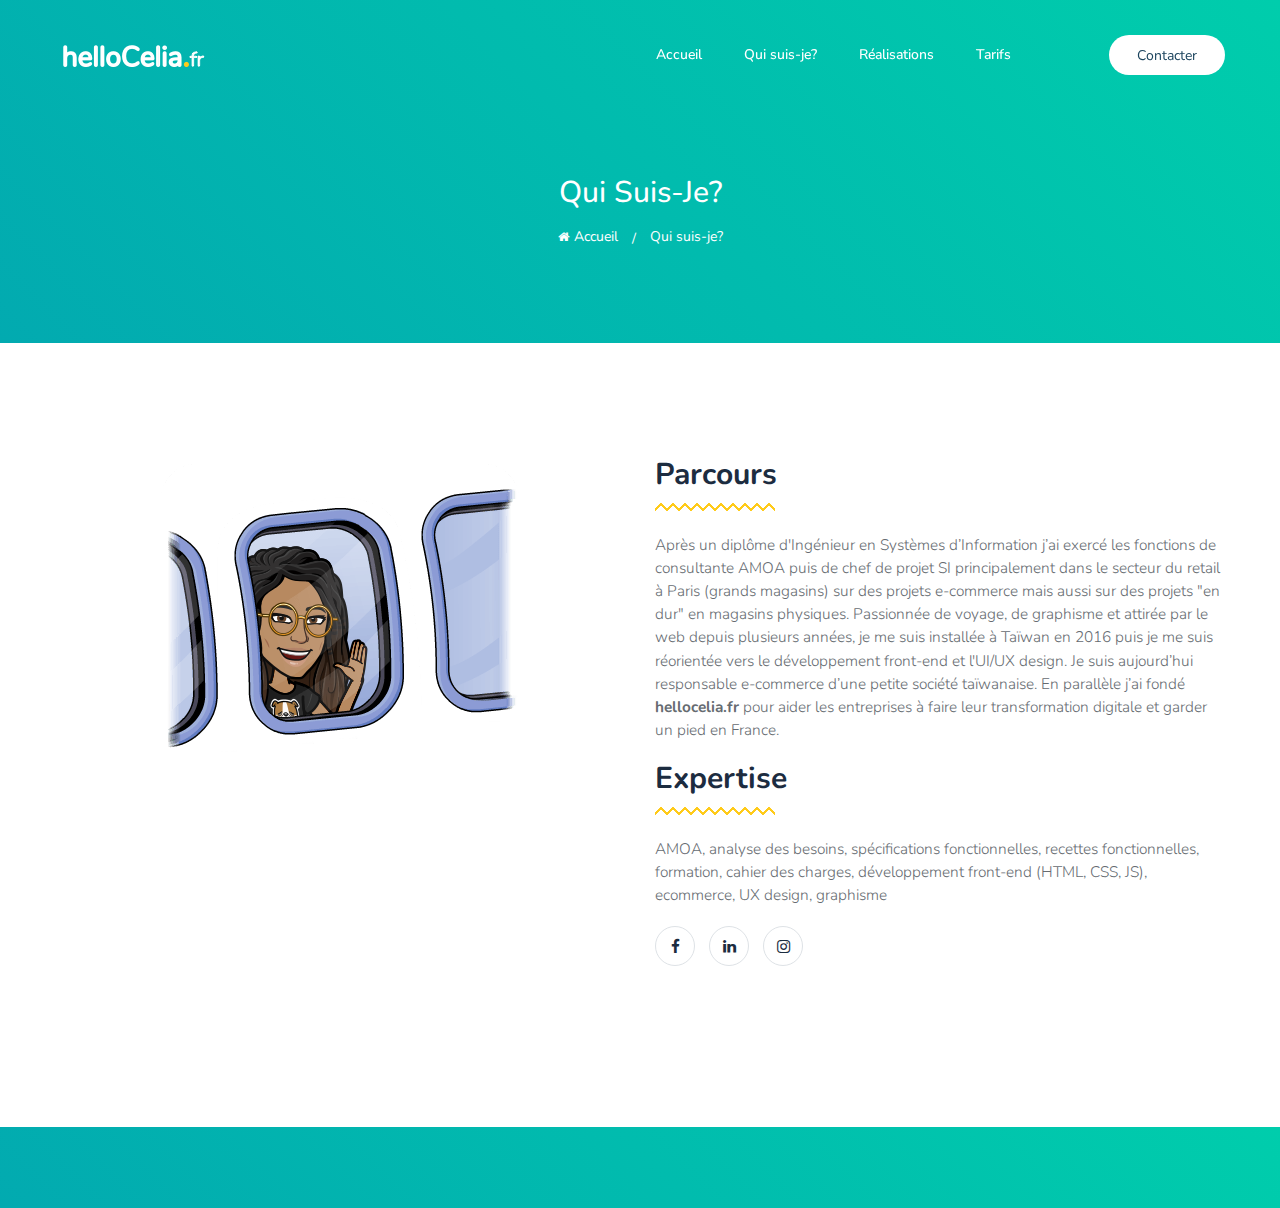
==== commit 592d9816: "celia 2" ====
--- a/qui-suis-je.html
+++ b/qui-suis-je.html
@@ -78,7 +78,7 @@
                                 <ul>
 
                                     <li><a href='index.html'>Accueil</a></li>
-                                    <li><a href='qui-sui-je.html'>Qui suis-je?</a></li>
+                                    <li><a href='qui-suis-je.html'>Qui suis-je?</a></li>
                                     <li><a href='travaux.html'>Réalisations</a></li>
                                     <li><a href='index.html#zone-tarifs'>Tarifs</a></li>
                                 </ul>
@@ -122,7 +122,7 @@
                 <div class="col-lg-6">
                     <div class="data-centers-map" data-animate="fadeInUp" data-delay=".1">
                         <!--<div id="vmap"></div>-->
-                        <img src="img/Rectangle.png" alt="">
+                        <img src="img/strong.png" alt="">
                     </div>
                 </div>
                 <div class="col-lg-6">
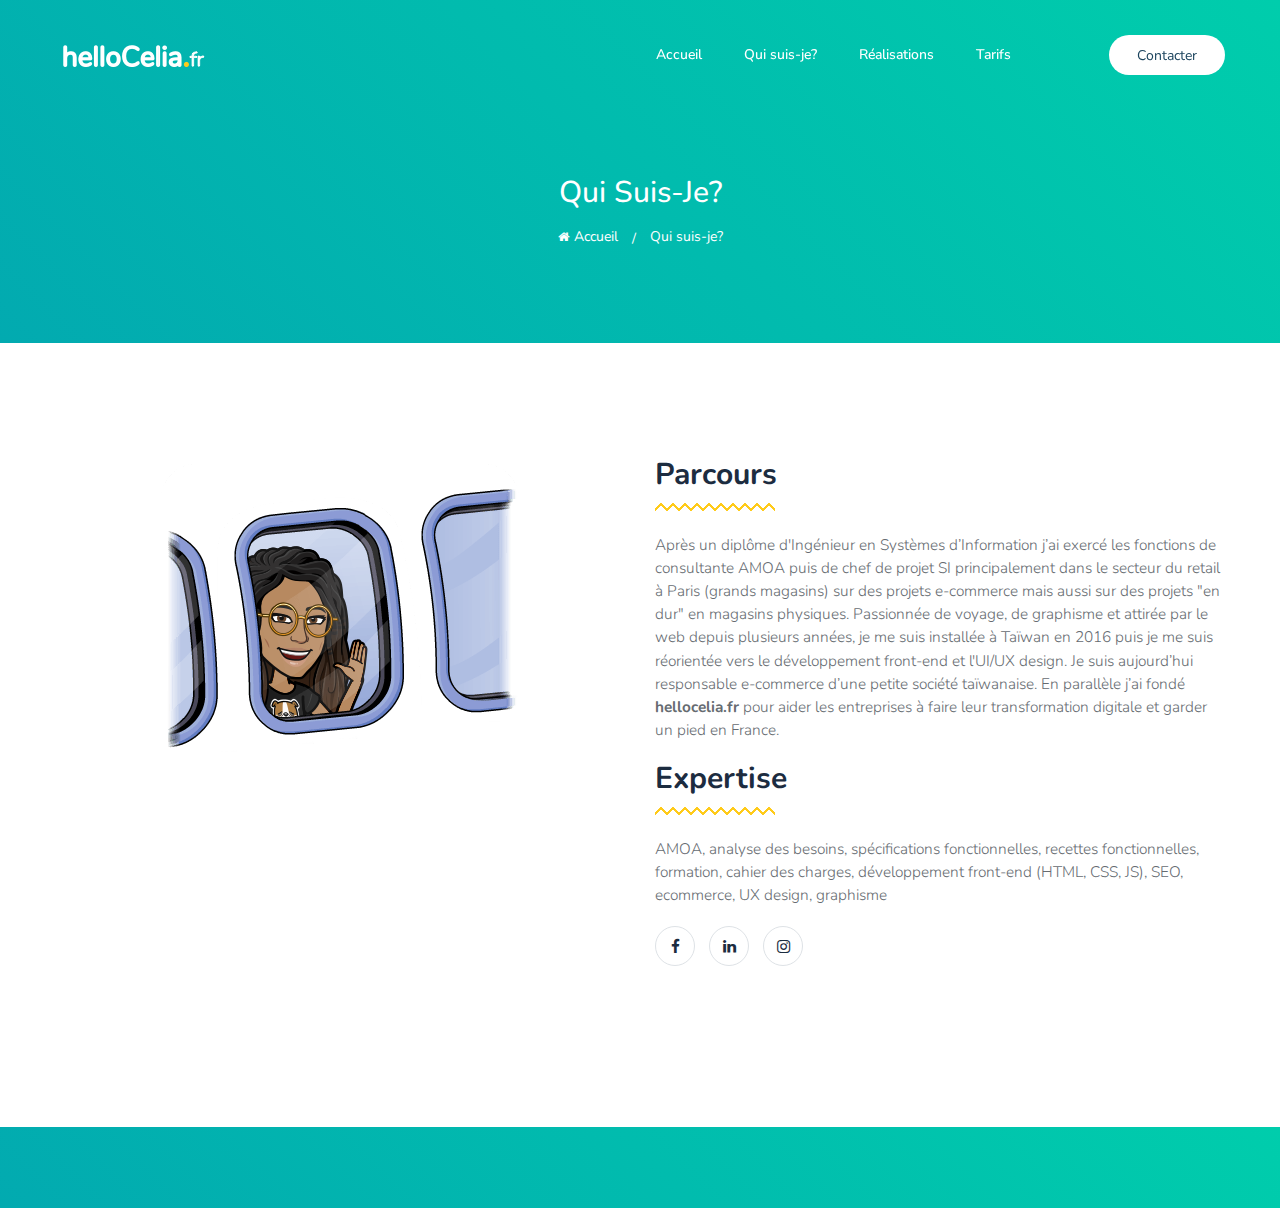
==== commit e22016d2: "subtitle" ====
--- a/qui-suis-je.html
+++ b/qui-suis-je.html
@@ -133,7 +133,7 @@
 </span>
                         <h2 data-animate="fadeInUp" data-delay=".1" class="margin-top20">Expertise</h2>
 <span data-animate="fadeInUp" data-delay=".2">
-AMOA, analyse des besoins, spécifications fonctionnelles, recettes fonctionnelles, formation, cahier des charges, développement front-end (HTML, CSS, JS), ecommerce, UX design, graphisme
+AMOA, analyse des besoins, spécifications fonctionnelles, recettes fonctionnelles, formation, cahier des charges, développement front-end (HTML, CSS, JS), SEO, ecommerce, UX design, graphisme
 </span>
 <span data-animate="fadeInUp" data-delay=".2" class="margin-top20">
     <ul class="footer-social-icons">
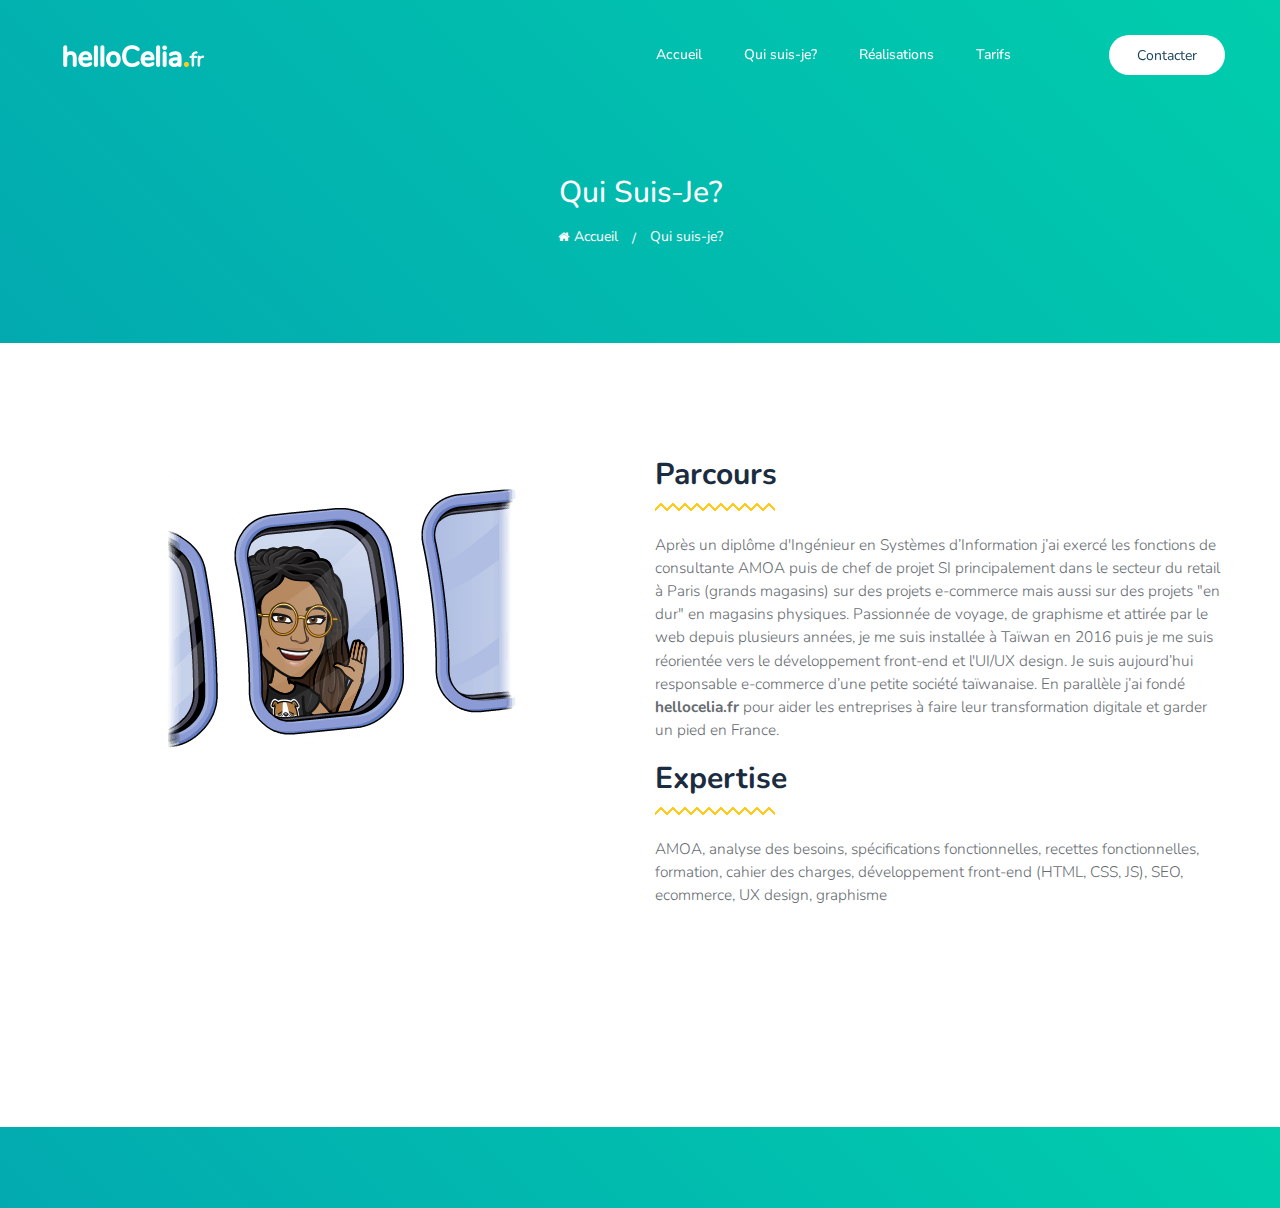
==== commit 1b7ee318: "chat every pages" ====
--- a/qui-suis-je.html
+++ b/qui-suis-je.html
@@ -185,5 +185,18 @@
     <script src="js/retina.min.js"></script>
     <script src="js/jquery.waypoints.min.js"></script>
     <script src="js/scripts.js"></script>
+        <!--Start of Tawk.to Script-->
+<script type="text/javascript">
+var Tawk_API=Tawk_API||{}, Tawk_LoadStart=new Date();
+(function(){
+var s1=document.createElement("script"),s0=document.getElementsByTagName("script")[0];
+s1.async=true;
+s1.src='https://embed.tawk.to/5c6cd98777e0730ce043ce9b/default';
+s1.charset='UTF-8';
+s1.setAttribute('crossorigin','*');
+s0.parentNode.insertBefore(s1,s0);
+})();
+</script>
+<!--End of Tawk.to Script-->
 </body>
 </html>